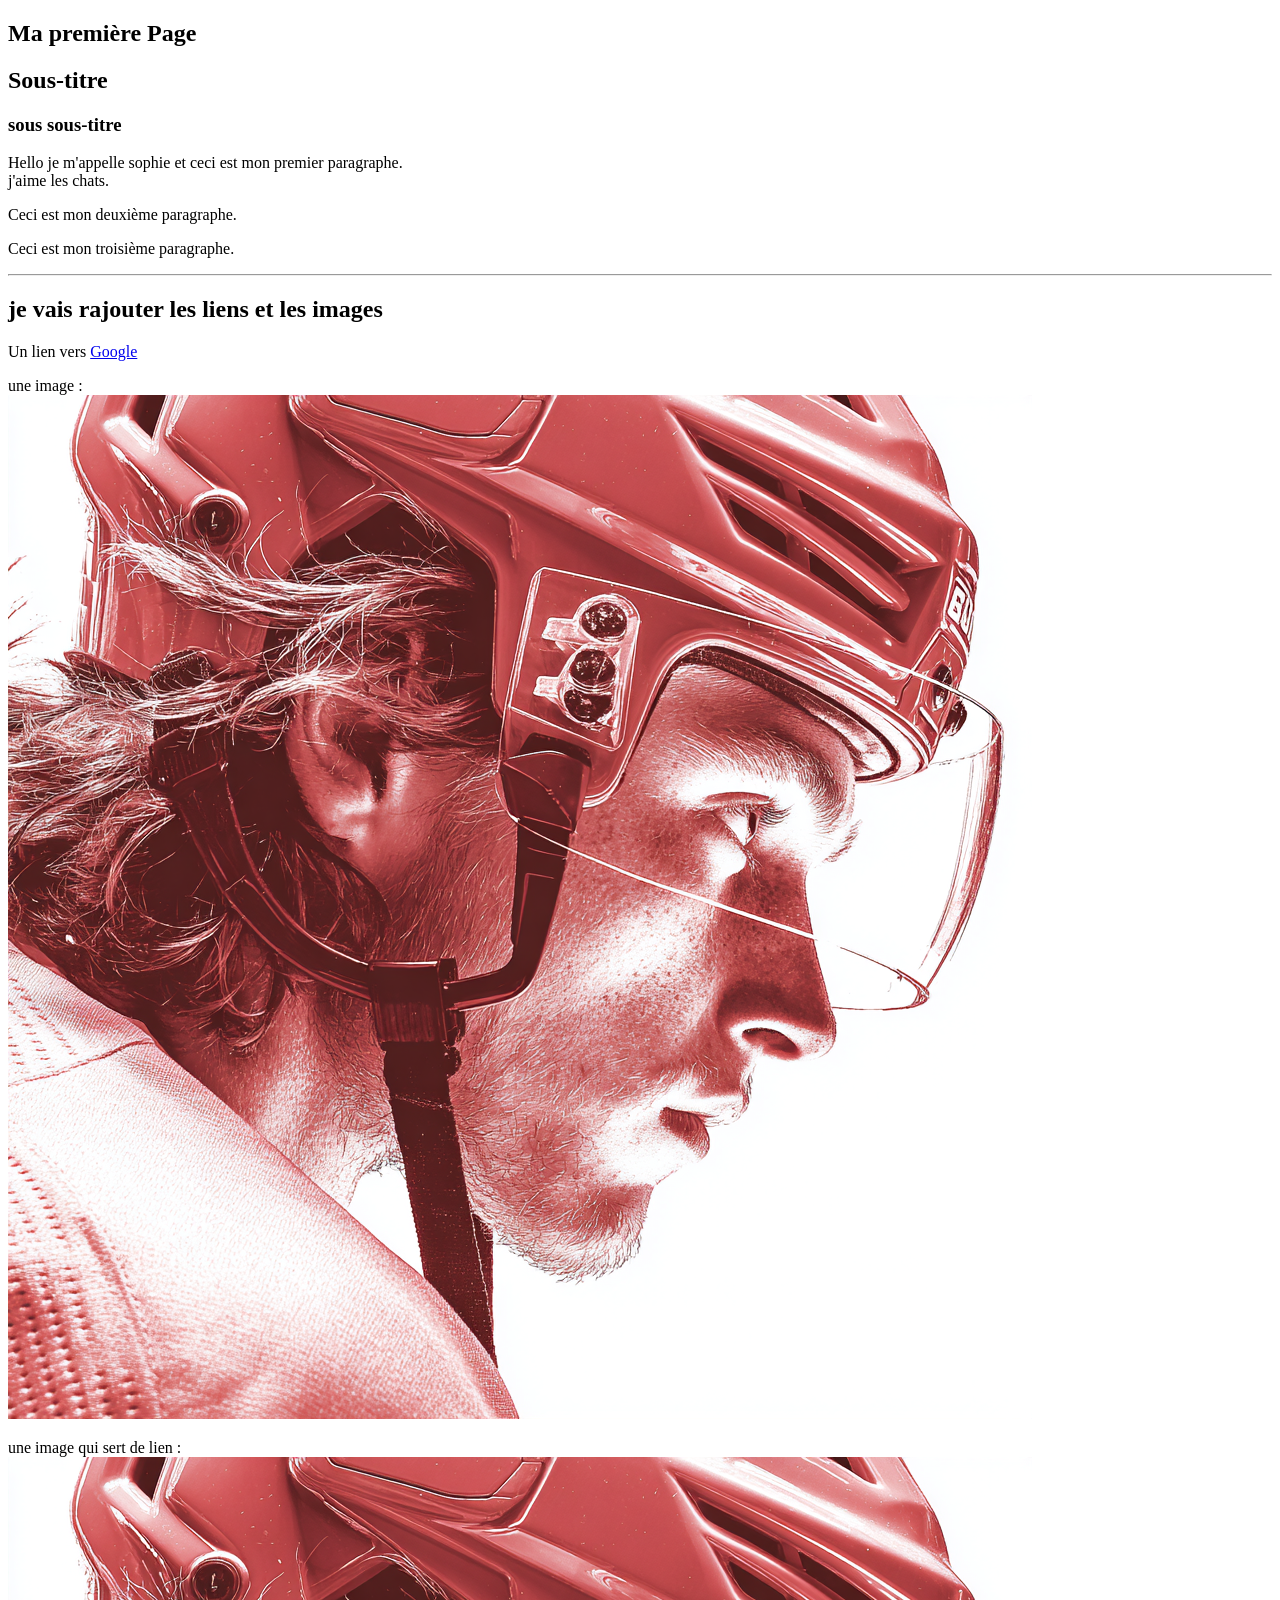
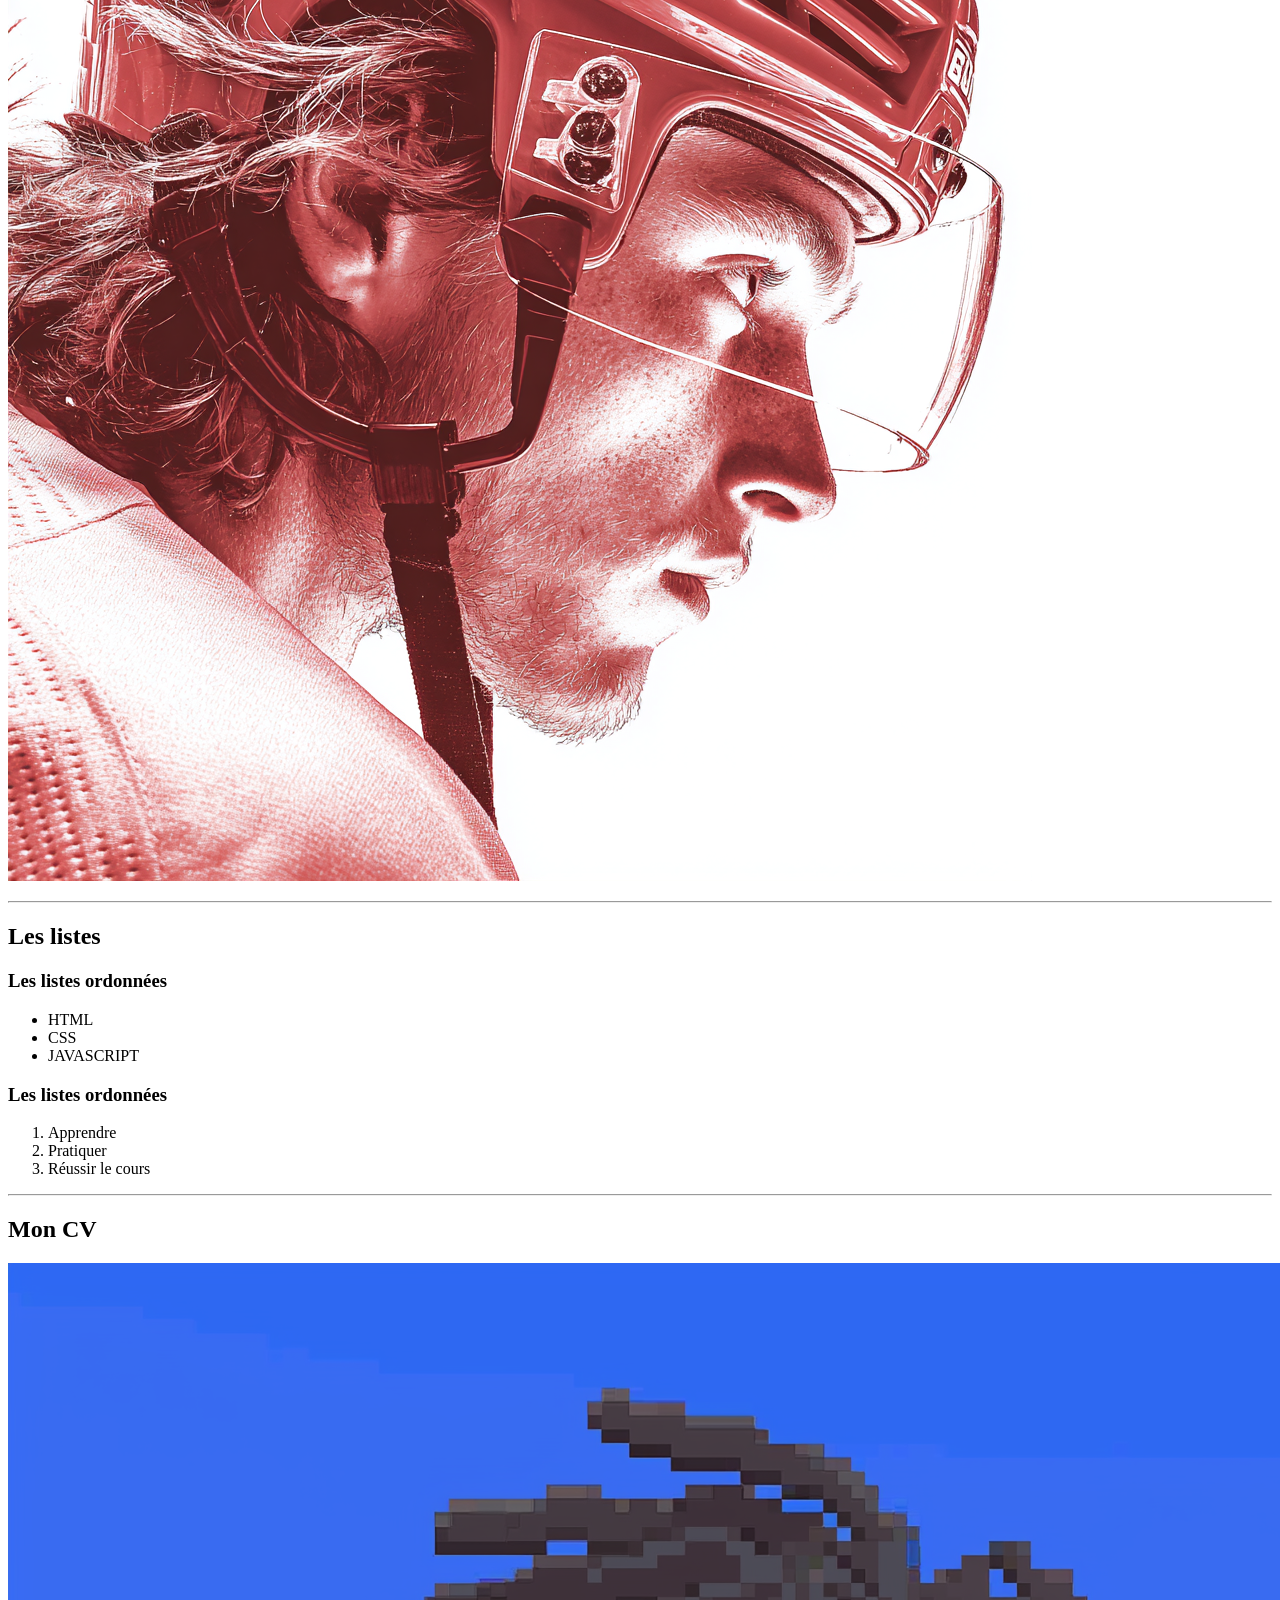
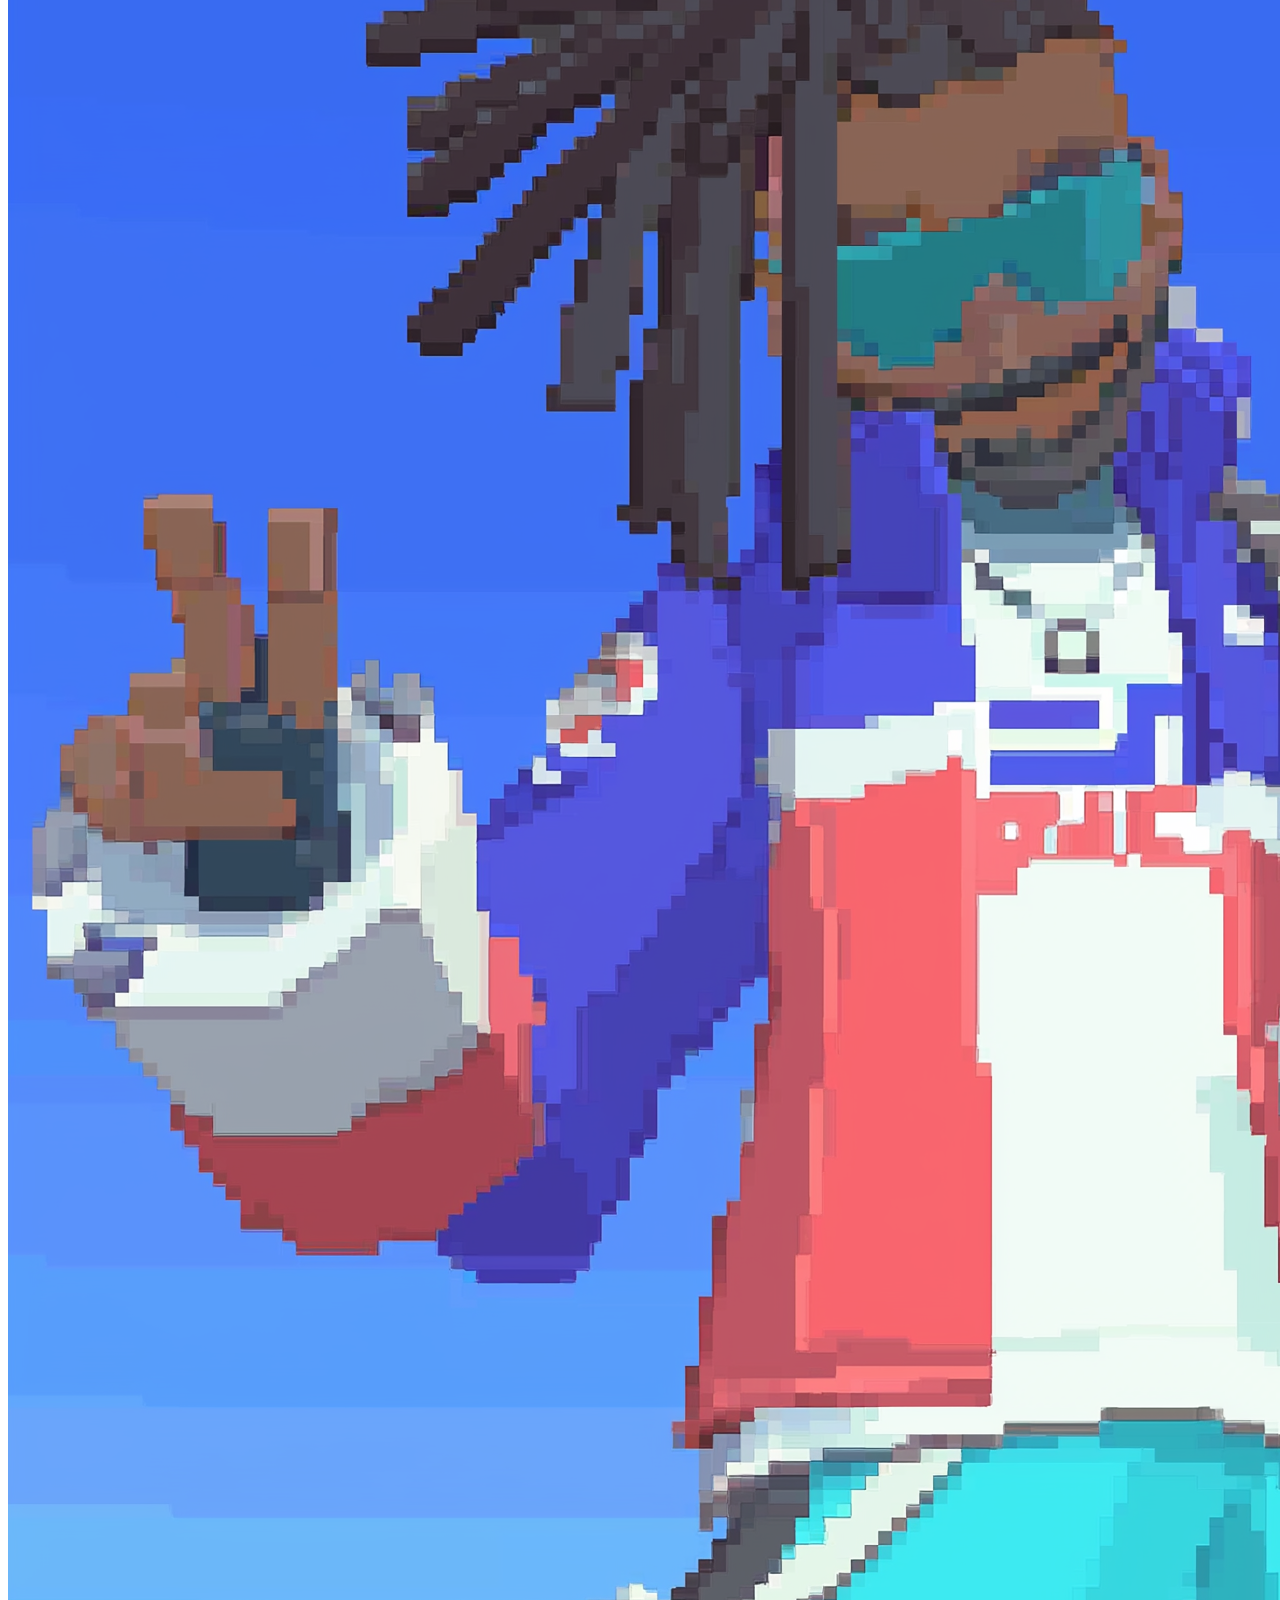
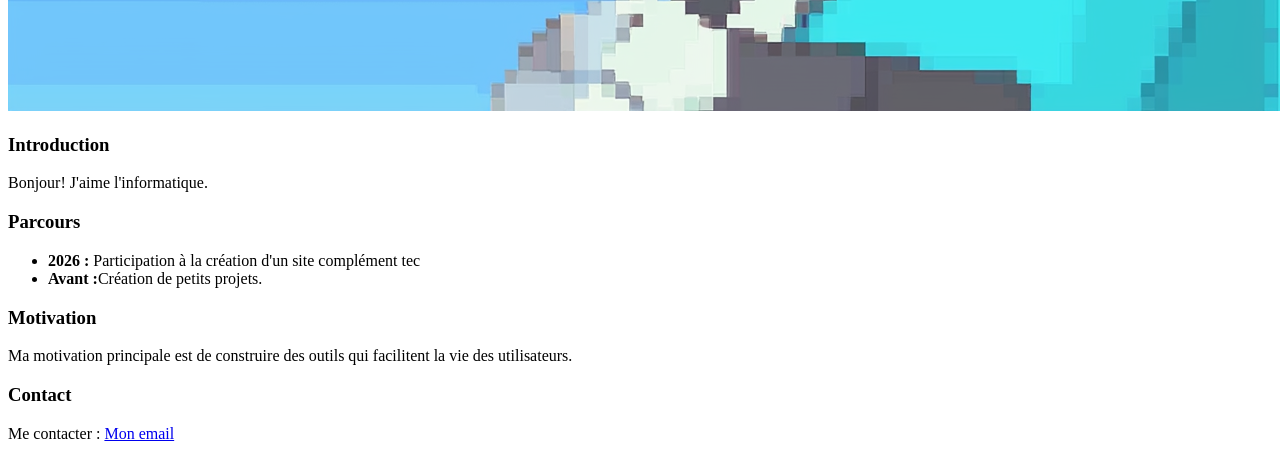
==== index.html @ 69ac12d4 "changer pour index" ====
<!DOCTYPE html>
<html lang="fr">
<head>
    <meta charset="UTF-8">
    <meta name="viewport" content="width=device-width, initial-scale=1.0">
    <title>ma première page</title>
</head>
<body>
    <section>
        <h1> Ma première Page</h1>
        <h2>Sous-titre</h2>
        <h3>sous sous-titre</h3>
         <p> Hello je m'appelle sophie et ceci est mon premier paragraphe.<br> j'aime les chats.</p>
         <p>Ceci est mon deuxième paragraphe.</p>
         <p>Ceci est mon troisième paragraphe.</p>
    </section>
    <hr>
   <section>
    <h2> je vais rajouter les liens et les images</h2>
    <p>Un lien vers <a href="https://busmalin.be/" target="_blank">Google</a> </p>
    <p>une image :<br>
        <img src="images/hockey.png" alt="hockey">
    </p>
    <p>une image qui sert de lien :<br>
        <a href="https://busmalin.be/">
            <img src="images/hockey.png" alt="Cliquez sur ce joueur pour aller sur google">
        </a>
    </p>
   </section>
   <hr>
   <section>
    <h2>Les listes</h2>
    <h3>Les listes ordonnées</h3>
    <ul>
        <li>HTML</li>
        <li>CSS</li>
        <li>JAVASCRIPT</li>
    </ul>

    <h3>Les listes ordonnées</h3>
    <ol>
        <li>Apprendre</li>
        <li>Pratiquer</li>
        <li>Réussir le cours</li>
    </ol>
   </section>
   <hr>

   <section>
    <h2>Mon CV</h2>
    <img src="images/npc.png" alt="Mon avatar">
    <h3>Introduction</h3>
    <p>Bonjour! J'aime l'informatique.</p>

    <h3>Parcours</h3>
    <ul>
        <li><strong>2026 : </strong> Participation à la création d'un site complément tec</li>
        <li><strong>Avant :</strong>Création de petits projets.</li>
    </ul>

    <h3>Motivation</h3>
    <p>Ma motivation principale est de construire des outils qui facilitent la vie des utilisateurs.</p>

    <h3>Contact</h3>
    <p>Me contacter : <a href="bekonorosy0@gmail.com">Mon email</a></p>
   
   </section>
</body>
</html>
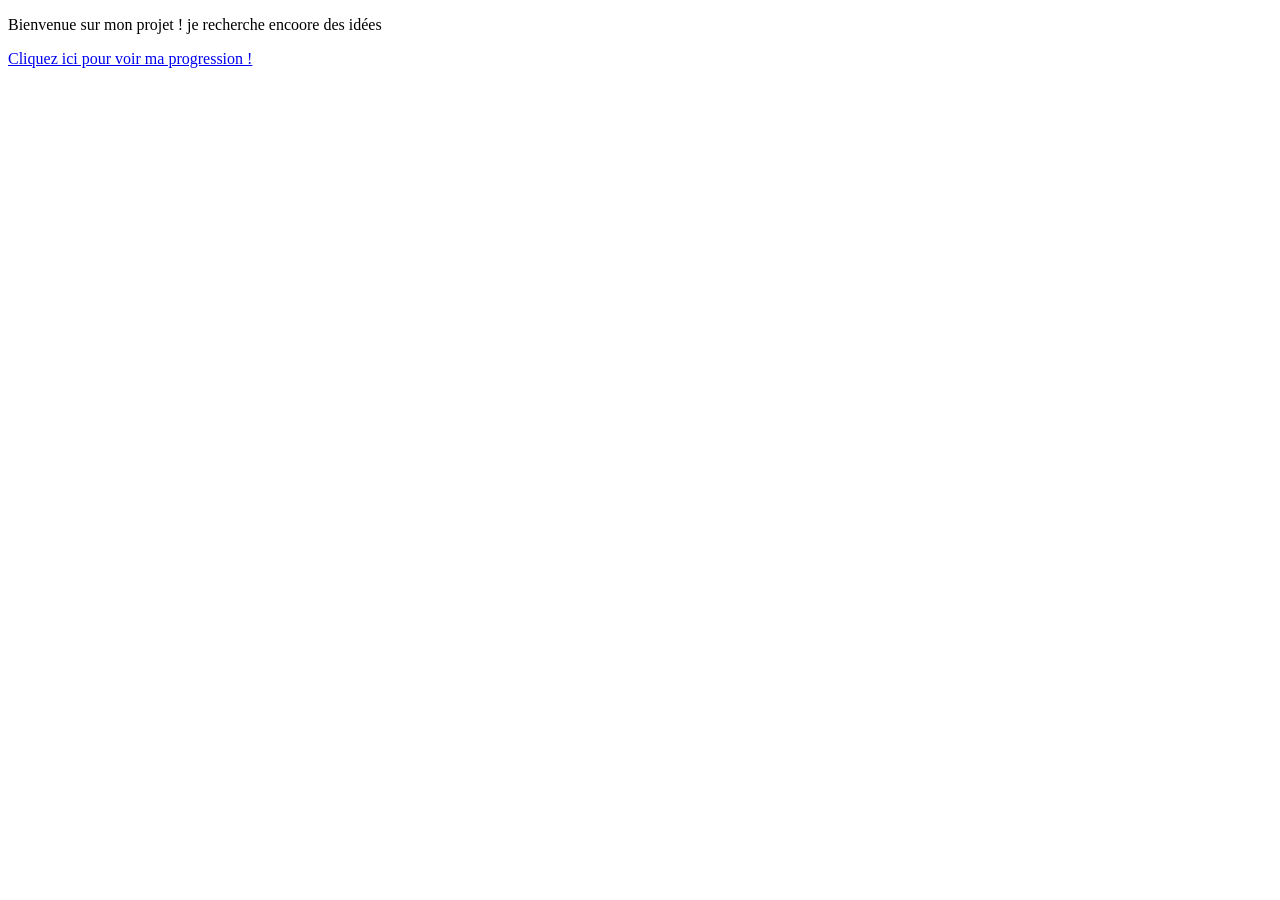
==== commit 0130eceb: "suite des exrecices" ====
--- a/index.html
+++ b/index.html
@@ -1,69 +1,12 @@
 <!DOCTYPE html>
-<html lang="fr">
+<html lang="en">
 <head>
     <meta charset="UTF-8">
     <meta name="viewport" content="width=device-width, initial-scale=1.0">
-    <title>ma première page</title>
+    <title>Projet</title>
 </head>
 <body>
-    <section>
-        <h1> Ma première Page</h1>
-        <h2>Sous-titre</h2>
-        <h3>sous sous-titre</h3>
-         <p> Hello je m'appelle sophie et ceci est mon premier paragraphe.<br> j'aime les chats.</p>
-         <p>Ceci est mon deuxième paragraphe.</p>
-         <p>Ceci est mon troisième paragraphe.</p>
-    </section>
-    <hr>
-   <section>
-    <h2> je vais rajouter les liens et les images</h2>
-    <p>Un lien vers <a href="https://busmalin.be/" target="_blank">Google</a> </p>
-    <p>une image :<br>
-        <img src="images/hockey.png" alt="hockey">
-    </p>
-    <p>une image qui sert de lien :<br>
-        <a href="https://busmalin.be/">
-            <img src="images/hockey.png" alt="Cliquez sur ce joueur pour aller sur google">
-        </a>
-    </p>
-   </section>
-   <hr>
-   <section>
-    <h2>Les listes</h2>
-    <h3>Les listes ordonnées</h3>
-    <ul>
-        <li>HTML</li>
-        <li>CSS</li>
-        <li>JAVASCRIPT</li>
-    </ul>
-
-    <h3>Les listes ordonnées</h3>
-    <ol>
-        <li>Apprendre</li>
-        <li>Pratiquer</li>
-        <li>Réussir le cours</li>
-    </ol>
-   </section>
-   <hr>
-
-   <section>
-    <h2>Mon CV</h2>
-    <img src="images/npc.png" alt="Mon avatar">
-    <h3>Introduction</h3>
-    <p>Bonjour! J'aime l'informatique.</p>
-
-    <h3>Parcours</h3>
-    <ul>
-        <li><strong>2026 : </strong> Participation à la création d'un site complément tec</li>
-        <li><strong>Avant :</strong>Création de petits projets.</li>
-    </ul>
-
-    <h3>Motivation</h3>
-    <p>Ma motivation principale est de construire des outils qui facilitent la vie des utilisateurs.</p>
-
-    <h3>Contact</h3>
-    <p>Me contacter : <a href="bekonorosy0@gmail.com">Mon email</a></p>
-   
-   </section>
+    <p>Bienvenue sur mon projet ! je recherche encoore des idées </p>
+    <a href="./exercices/base-html.html">Cliquez ici pour voir ma progression !</a>
 </body>
 </html>
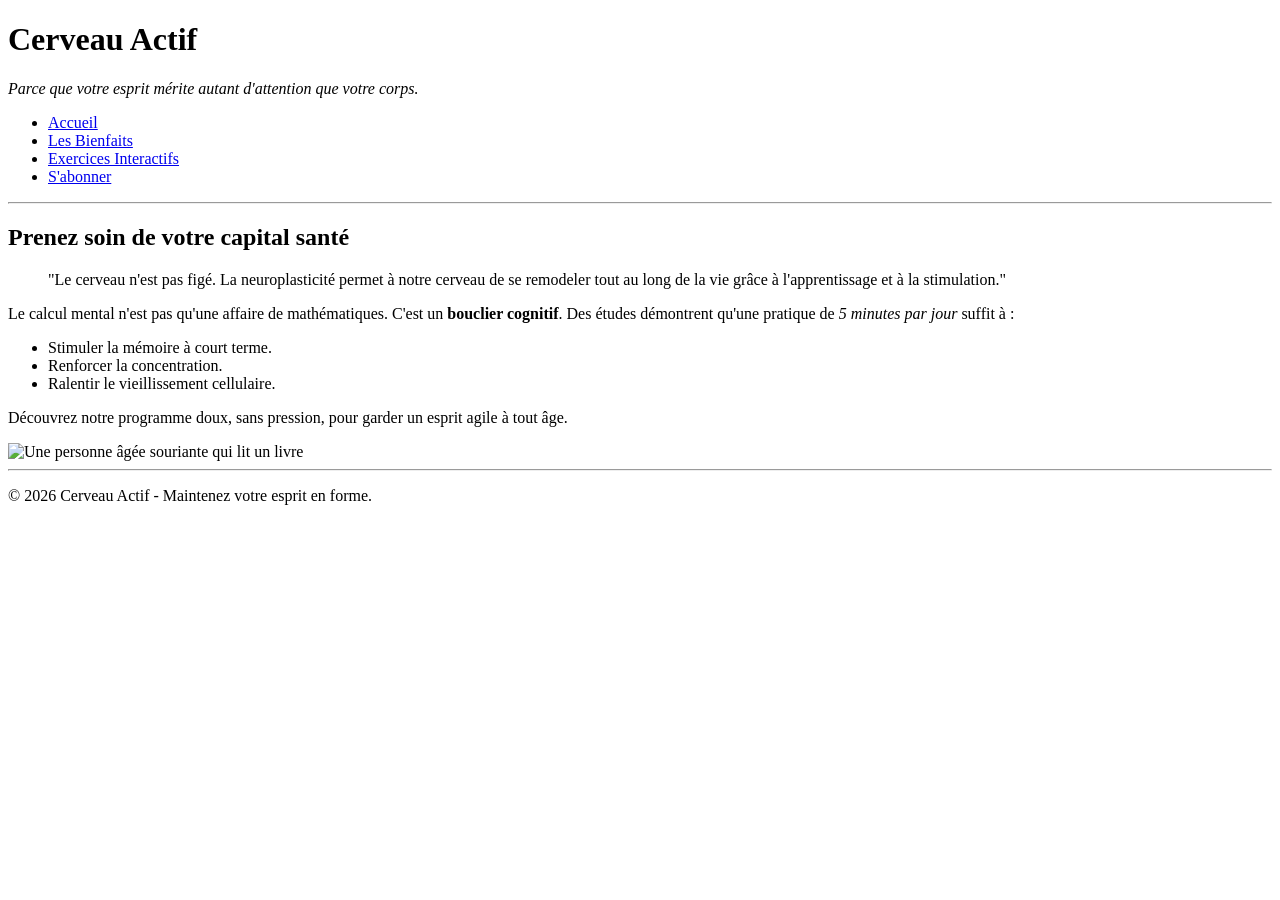
==== commit 1a164498: "début de projet html" ====
--- a/index.html
+++ b/index.html
@@ -1,12 +1,51 @@
 <!DOCTYPE html>
-<html lang="en">
+<html lang="fr">
 <head>
     <meta charset="UTF-8">
     <meta name="viewport" content="width=device-width, initial-scale=1.0">
-    <title>Projet</title>
+    <title>Cerveau Actif | Gymnastique Mentale</title>
+    <!-- <link rel="stylesheet" href="style.css"> -->
 </head>
 <body>
-    <p>Bienvenue sur mon projet ! je recherche encoore des idées </p>
-    <a href="./exercices/base-html.html">Cliquez ici pour voir ma progression !</a>
+    <header>
+        <h1>Cerveau Actif</h1>
+        <p><em>Parce que votre esprit mérite autant d'attention que votre corps.</em></p>
+        <nav>
+            <ul>
+                <li><a href="index.html">Accueil</a></li>
+                <li><a href="bienfaits.html">Les Bienfaits</a></li>
+                <li><a href="exercices.html">Exercices Interactifs</a></li>
+                <li><a href="contact.html">S'abonner</a></li>
+            </ul>
+        </nav>
+        <hr>
+    </header>
+
+    <main>
+        <section>
+            <h2>Prenez soin de votre capital santé</h2>
+            
+            <blockquote cite="https://fr.wikipedia.org/wiki/Neuroplasticit%C3%A9">
+                "Le cerveau n'est pas figé. La neuroplasticité permet à notre cerveau de se remodeler tout au long de la vie grâce à l'apprentissage et à la stimulation."
+            </blockquote>
+
+            <p>Le calcul mental n'est pas qu'une affaire de mathématiques. C'est un <strong>bouclier cognitif</strong>. Des études démontrent qu'une pratique de <em>5 minutes par jour</em> suffit à :</p>
+            <ul>
+                <li>Stimuler la mémoire à court terme.</li>
+                <li>Renforcer la concentration.</li>
+                <li>Ralentir le vieillissement cellulaire.</li>
+            </ul>
+
+            <p>Découvrez notre programme doux, sans pression, pour garder un esprit agile à tout âge.</p>
+            
+            <!-- on doit trouver une belle image pour illustrer ça -->
+            <img src="" alt="Une personne âgée souriante qui lit un livre" width="100%">
+        </section>
+    </main>
+
+    <hr>
+    <footer>
+        <p>&copy; 2026 Cerveau Actif - Maintenez votre esprit en forme.</p>
+    </footer>
 </body>
 </html>
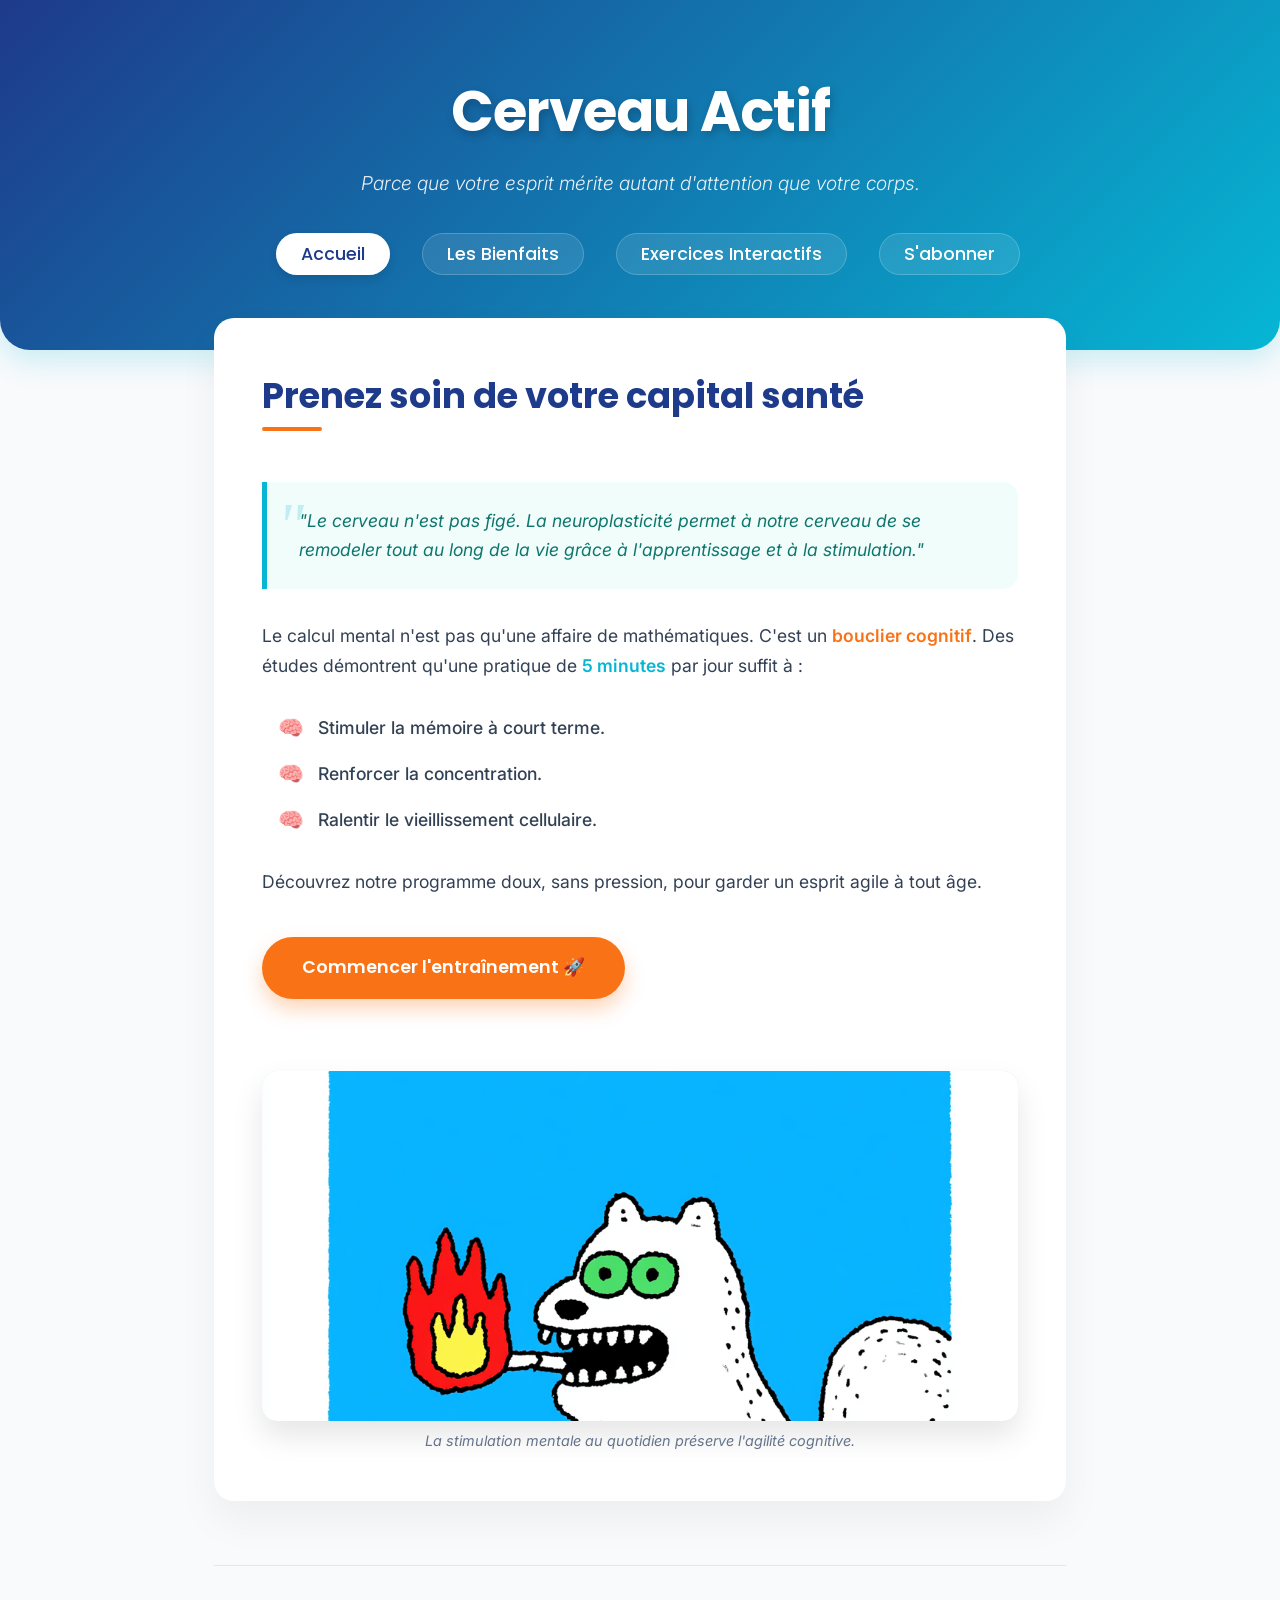
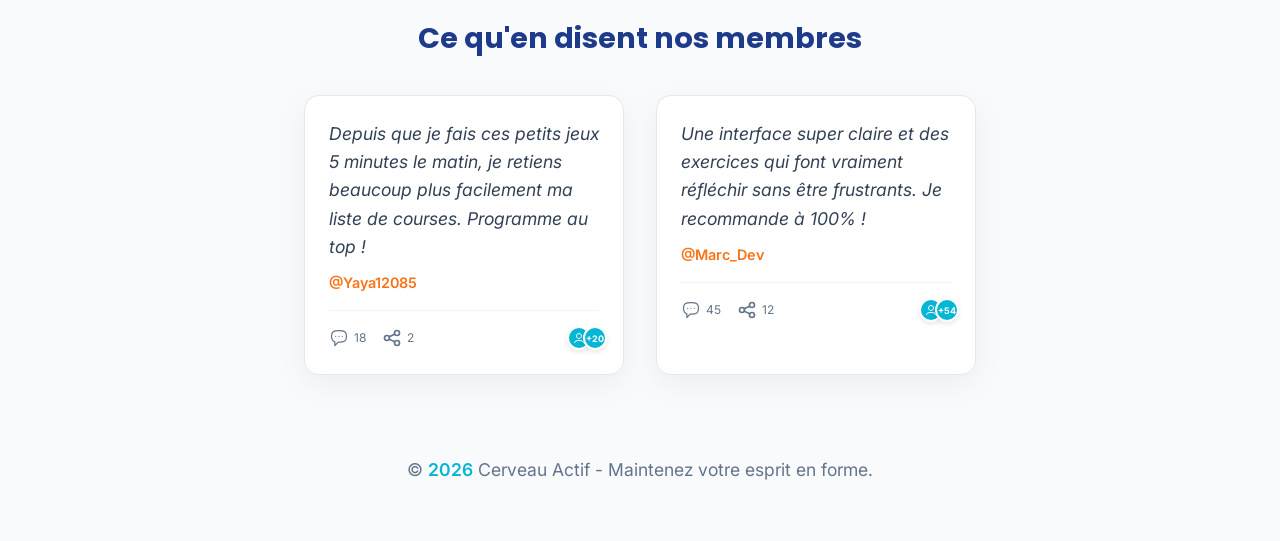
==== commit da255e71: "debut de css, encore bcp à travailler" ====
--- a/index.html
+++ b/index.html
@@ -3,33 +3,77 @@
 <head>
     <meta charset="UTF-8">
     <meta name="viewport" content="width=device-width, initial-scale=1.0">
-    <title>Cerveau Actif | Gymnastique Mentale</title>
-    <!-- <link rel="stylesheet" href="style.css"> -->
+    
+    <title>Cerveau Actif | Gymnastique Mentale et Santé Cognitive</title>
+    <meta name="description" content="Découvrez notre programme de gymnastique mentale. Entraînez votre mémoire et votre concentration avec nos exercices interactifs de calcul mental.">
+    <meta name="author" content="Ton Prénom Ton Nom">
+    
+    <meta property="og:title" content="Cerveau Actif | Gymnastique Mentale">
+    <meta property="og:type" content="website">
+    <meta property="og:description" content="5 minutes par jour pour stimuler votre cerveau et ralentir le vieillissement cellulaire.">
+    
+    <link rel="stylesheet" href="style/home.css">
 </head>
 <body>
+
+    <!-- =========================================
+         ÉCRAN DE CHARGEMENT (SPLASH SCREEN)
+         À placer ici, en tout premier dans le body !
+    ========================================= -->
+    <div id="splash-screen">
+        <div class="loader">
+            <div class="box box-1">
+                <div class="side-left"></div>
+                <div class="side-right"></div>
+                <div class="side-top"></div>
+            </div>
+            <div class="box box-2">
+                <div class="side-left"></div>
+                <div class="side-right"></div>
+                <div class="side-top"></div>
+            </div>
+            <div class="box box-3">
+                <div class="side-left"></div>
+                <div class="side-right"></div>
+                <div class="side-top"></div>
+            </div>
+            <div class="box box-4">
+                <div class="side-left"></div>
+                <div class="side-right"></div>
+                <div class="side-top"></div>
+            </div>
+        </div>
+        <p class="loader-text">Échauffement des neurones...</p>
+    </div>
+    <!-- FIN DE L'ÉCRAN DE CHARGEMENT -->
+
+    <!-- Lien d'évitement pour l'accessibilité -->
+    <a href="#contenu-principal" class="sr-only" style="position:absolute; left:-10000px; top:auto; width:1px; height:1px; overflow:hidden;">Aller au contenu principal</a>
+
     <header>
         <h1>Cerveau Actif</h1>
         <p><em>Parce que votre esprit mérite autant d'attention que votre corps.</em></p>
-        <nav>
+        
+        <nav aria-label="Navigation principale">
             <ul>
-                <li><a href="index.html">Accueil</a></li>
+                <li><a href="index.html" aria-current="page">Accueil</a></li>
                 <li><a href="bienfaits.html">Les Bienfaits</a></li>
                 <li><a href="exercices.html">Exercices Interactifs</a></li>
                 <li><a href="contact.html">S'abonner</a></li>
             </ul>
         </nav>
-        <hr>
     </header>
 
-    <main>
-        <section>
+    <main id="contenu-principal">
+        <article>
             <h2>Prenez soin de votre capital santé</h2>
             
             <blockquote cite="https://fr.wikipedia.org/wiki/Neuroplasticit%C3%A9">
-                "Le cerveau n'est pas figé. La neuroplasticité permet à notre cerveau de se remodeler tout au long de la vie grâce à l'apprentissage et à la stimulation."
+                <p>"Le cerveau n'est pas figé. La neuroplasticité permet à notre cerveau de se remodeler tout au long de la vie grâce à l'apprentissage et à la stimulation."</p>
             </blockquote>
 
-            <p>Le calcul mental n'est pas qu'une affaire de mathématiques. C'est un <strong>bouclier cognitif</strong>. Des études démontrent qu'une pratique de <em>5 minutes par jour</em> suffit à :</p>
+            <p>Le calcul mental n'est pas qu'une affaire de mathématiques. C'est un <strong>bouclier cognitif</strong>. Des études démontrent qu'une pratique de <time datetime="PT5M">5 minutes</time> par jour suffit à :</p>
+            
             <ul>
                 <li>Stimuler la mémoire à court terme.</li>
                 <li>Renforcer la concentration.</li>
@@ -38,14 +82,63 @@
 
             <p>Découvrez notre programme doux, sans pression, pour garder un esprit agile à tout âge.</p>
             
-            <!-- on doit trouver une belle image pour illustrer ça -->
-            <img src="" alt="Une personne âgée souriante qui lit un livre" width="100%">
+            <!-- Le Call to Action (CTA) -->
+            <a href="exercices.html" class="btn-cta">Commencer l'entraînement 🚀</a>
+            
+            <figure>
+                <img src="images/newim.png" alt="Une personne âgée souriante assise dans un fauteuil lisant un livre avec concentration" loading="lazy">
+                <figcaption style="text-align: center; font-size: 0.9rem; color: #64748b; margin-top: 0.5rem; font-style: italic;">La stimulation mentale au quotidien préserve l'agilité cognitive.</figcaption>
+            </figure>
+        </article>
+
+        <!-- ... fin de ton <article> précédent ... -->
+
+        <!-- NOUVELLE SECTION : AVIS DES MEMBRES -->
+        <section class="temoignages-section">
+            <h3 class="section-titre">Ce qu'en disent nos membres</h3>
+            
+            <div class="cards-container">
+                <!-- Carte Avis 1 -->
+                <div class="card">
+                    <div class="body">
+                        <p class="text">Depuis que je fais ces petits jeux 5 minutes le matin, je retiens beaucoup plus facilement ma liste de courses. Programme au top !</p>
+                        <span class="username">@Yaya12085</span>
+                        <div class="footer">
+                            <div>
+                                <div><svg xmlns="http://www.w3.org/2000/svg" fill="none" viewBox="0 0 24 24"><path stroke-linejoin="round" stroke-linecap="round" stroke-width="1.5" d="M16 10H16.01M12 10H12.01M8 10H8.01M3 10C3 4.64706 5.11765 3 12 3C18.8824 3 21 4.64706 21 10C21 15.3529 18.8824 17 12 17C11.6592 17 11.3301 16.996 11.0124 16.9876L7 21V16.4939C4.0328 15.6692 3 13.7383 3 10Z"></path></svg>18</div>
+                                <div><svg viewBox="0 0 24 24" fill="none" xmlns="http://www.w3.org/2000/svg"><path d="M21 6C21 7.65685 19.6569 9 18 9C16.3431 9 15 7.65685 15 6C15 4.34315 16.3431 3 18 3C19.6569 3 21 4.34315 21 6Z" stroke-width="2"></path><path d="M21 18C21 19.6569 19.6569 21 18 21C16.3431 21 15 19.6569 15 18C15 16.3431 16.3431 15 18 15C19.6569 15 21 16.3431 21 18Z" stroke-width="2"></path><path d="M9 12C9 13.6569 7.65685 15 6 15C4.34315 15 3 13.6569 3 12C3 10.3431 4.34315 9 6 9C7.65685 9 9 10.3431 9 12Z" stroke-width="2"></path><path d="M8.7207 10.6397L15.0001 7.5" stroke-width="2" stroke-linecap="round" stroke-linejoin="round"></path><path d="M8.70605 13.353L15 16.5" stroke-width="2" stroke-linecap="round" stroke-linejoin="round"></path></svg>2</div>
+                            </div>
+                            <div class="viewer">
+                                <span><svg xmlns="http://www.w3.org/2000/svg" fill="none" viewBox="0 0 24 24"><path stroke-width="2" stroke="#ffffff" d="M17 8C17 10.7614 14.7614 13 12 13C9.23858 13 7 10.7614 7 8C7 5.23858 9.23858 3 12 3C14.7614 3 17 5.23858 17 8Z"></path><path stroke-linecap="round" stroke-width="2" stroke="#ffffff" d="M3 21C3.95728 17.9237 6.41998 17 12 17C17.58 17 20.0427 17.9237 21 21"></path></svg></span>
+                                <span>+20</span>
+                            </div>
+                        </div>
+                    </div>
+                </div>
+
+                <!-- Carte Avis 2 (Exemple supplémentaire) -->
+                <div class="card">
+                    <div class="body">
+                        <p class="text">Une interface super claire et des exercices qui font vraiment réfléchir sans être frustrants. Je recommande à 100% !</p>
+                        <span class="username">@Marc_Dev</span>
+                        <div class="footer">
+                            <div>
+                                <div><svg xmlns="http://www.w3.org/2000/svg" fill="none" viewBox="0 0 24 24"><path stroke-linejoin="round" stroke-linecap="round" stroke-width="1.5" d="M16 10H16.01M12 10H12.01M8 10H8.01M3 10C3 4.64706 5.11765 3 12 3C18.8824 3 21 4.64706 21 10C21 15.3529 18.8824 17 12 17C11.6592 17 11.3301 16.996 11.0124 16.9876L7 21V16.4939C4.0328 15.6692 3 13.7383 3 10Z"></path></svg>45</div>
+                                <div><svg viewBox="0 0 24 24" fill="none" xmlns="http://www.w3.org/2000/svg"><path d="M21 6C21 7.65685 19.6569 9 18 9C16.3431 9 15 7.65685 15 6C15 4.34315 16.3431 3 18 3C19.6569 3 21 4.34315 21 6Z" stroke-width="2"></path><path d="M21 18C21 19.6569 19.6569 21 18 21C16.3431 21 15 19.6569 15 18C15 16.3431 16.3431 15 18 15C19.6569 15 21 16.3431 21 18Z" stroke-width="2"></path><path d="M9 12C9 13.6569 7.65685 15 6 15C4.34315 15 3 13.6569 3 12C3 10.3431 4.34315 9 6 9C7.65685 9 9 10.3431 9 12Z" stroke-width="2"></path><path d="M8.7207 10.6397L15.0001 7.5" stroke-width="2" stroke-linecap="round" stroke-linejoin="round"></path><path d="M8.70605 13.353L15 16.5" stroke-width="2" stroke-linecap="round" stroke-linejoin="round"></path></svg>12</div>
+                            </div>
+                            <div class="viewer">
+                                <span><svg xmlns="http://www.w3.org/2000/svg" fill="none" viewBox="0 0 24 24"><path stroke-width="2" stroke="#ffffff" d="M17 8C17 10.7614 14.7614 13 12 13C9.23858 13 7 10.7614 7 8C7 5.23858 9.23858 3 12 3C14.7614 3 17 5.23858 17 8Z"></path><path stroke-linecap="round" stroke-width="2" stroke="#ffffff" d="M3 21C3.95728 17.9237 6.41998 17 12 17C17.58 17 20.0427 17.9237 21 21"></path></svg></span>
+                                <span>+54</span>
+                            </div>
+                        </div>
+                    </div>
+                </div>
+            </div>
         </section>
     </main>
 
-    <hr>
     <footer>
-        <p>&copy; 2026 Cerveau Actif - Maintenez votre esprit en forme.</p>
+        <p>&copy; <time datetime="2026">2026</time> Cerveau Actif - Maintenez votre esprit en forme.</p>
     </footer>
 </body>
 </html>
--- a/style/home.css
+++ b/style/home.css
@@ -0,0 +1,551 @@
+/* =========================================
+   1. POLICES ET VARIABLES
+========================================= */
+@import url('https://fonts.googleapis.com/css2?family=Inter:wght@300;400;600&family=Poppins:wght@500;700&display=swap');
+
+:root {
+    --primary-gradient: linear-gradient(135deg, #1e3a8a, #06b6d4);
+    --text-main: #334155;
+    --text-light: #64748b;
+    --accent-color: #f97316; /* Orange dynamique */
+    --bg-color: #f8fafc;
+    --card-bg: #ffffff;
+}
+
+/* =========================================
+   2. RESET ET BASE
+========================================= */
+* {
+    margin: 0;
+    padding: 0;
+    box-sizing: border-box;
+}
+
+body {
+    font-family: 'Inter', sans-serif;
+    background-color: var(--bg-color);
+    color: var(--text-main);
+    line-height: 1.7;
+    overflow-x: hidden;
+}
+
+/* Cacher les balises <hr> et les liens d'évitement (accessibilité) */
+hr {
+    display: none;
+}
+
+/* La classe sr-only est utilisée dans ton HTML pro pour cacher le lien sans le rendre invisible aux lecteurs d'écran */
+.sr-only:not(:focus) {
+    clip: rect(0, 0, 0, 0);
+    clip-path: inset(50%);
+    height: 1px;
+    overflow: hidden;
+    position: absolute;
+    white-space: nowrap;
+    width: 1px;
+}
+
+/* =========================================
+   3. ANIMATIONS
+========================================= */
+@keyframes slideDown {
+    from { opacity: 0; transform: translateY(-30px); }
+    to { opacity: 1; transform: translateY(0); }
+}
+
+@keyframes slideUp {
+    from { opacity: 0; transform: translateY(40px); }
+    to { opacity: 1; transform: translateY(0); }
+}
+
+@keyframes float {
+    0% { transform: translateY(0px); }
+    50% { transform: translateY(-5px); }
+    100% { transform: translateY(0px); }
+}
+
+/* =========================================
+   4. EN-TÊTE (HEADER) ET NAVIGATION
+========================================= */
+header {
+    background: var(--primary-gradient);
+    color: white;
+    padding: 4rem 2rem 3rem;
+    text-align: center;
+    border-bottom-left-radius: 30px;
+    border-bottom-right-radius: 30px;
+    box-shadow: 0 10px 30px rgba(6, 182, 212, 0.2);
+    animation: slideDown 0.8s ease-out forwards;
+}
+
+header h1 {
+    font-family: 'Poppins', sans-serif;
+    font-size: 3.5rem;
+    letter-spacing: -1px;
+    margin-bottom: 0.5rem;
+    text-shadow: 2px 4px 10px rgba(0, 0, 0, 0.2);
+}
+
+header p {
+    font-size: 1.2rem;
+    opacity: 0.9;
+    margin-bottom: 2.5rem;
+    font-weight: 300;
+}
+
+nav ul {
+    list-style: none;
+    display: flex;
+    justify-content: center;
+    gap: 2rem;
+    flex-wrap: wrap;
+}
+
+nav a {
+    color: white;
+    text-decoration: none;
+    font-family: 'Poppins', sans-serif;
+    font-weight: 500;
+    font-size: 1.1rem;
+    padding: 0.5rem 1.5rem;
+    border-radius: 50px;
+    background: rgba(255, 255, 255, 0.1);
+    backdrop-filter: blur(5px);
+    transition: all 0.3s ease;
+    border: 1px solid rgba(255, 255, 255, 0.2);
+}
+
+nav a:hover {
+    background: white;
+    color: #1e3a8a;
+    transform: translateY(-3px);
+    box-shadow: 0 5px 15px rgba(0, 0, 0, 0.1);
+}
+
+/* Marquer le bouton d'accueil comme actif */
+nav a[aria-current="page"] {
+    background: white;
+    color: #1e3a8a;
+    box-shadow: 0 4px 10px rgba(0, 0, 0, 0.1);
+}
+
+/* =========================================
+   5. CONTENU PRINCIPAL (MAIN & ARTICLE)
+========================================= */
+main {
+    max-width: 900px;
+    margin: -2rem auto 3rem; /* Remonte légèrement sur le header */
+    padding: 0 1.5rem;
+    position: relative;
+    z-index: 10;
+    animation: slideUp 1s ease-out 0.3s forwards;
+    opacity: 0; /* Caché avant l'animation */
+}
+
+/* Remplacement de 'section' par 'article' ici */
+article {
+    background: var(--card-bg);
+    padding: 3rem;
+    border-radius: 20px;
+    box-shadow: 0 20px 40px rgba(0, 0, 0, 0.05);
+}
+
+h2 {
+    font-family: 'Poppins', sans-serif;
+    color: #1e3a8a;
+    font-size: 2.2rem;
+    margin-bottom: 1.5rem;
+    position: relative;
+    display: inline-block;
+}
+
+h2::after {
+    content: '';
+    position: absolute;
+    bottom: -5px;
+    left: 0;
+    width: 60px;
+    height: 4px;
+    background-color: var(--accent-color);
+    border-radius: 2px;
+}
+
+/* =========================================
+   6. TYPOGRAPHIE ET ELEMENTS DE TEXTE
+========================================= */
+p {
+    font-size: 1.1rem;
+    margin-bottom: 1.5rem;
+}
+
+strong {
+    color: var(--accent-color);
+    font-weight: 600;
+}
+
+time {
+    font-weight: 600;
+    color: #06b6d4;
+}
+
+blockquote {
+    background: #f0fdfa;
+    border-left: 5px solid #06b6d4;
+    padding: 1.5rem 2rem;
+    margin: 2rem 0;
+    border-radius: 0 15px 15px 0;
+    font-size: 1.2rem;
+    font-style: italic;
+    color: #0f766e;
+    position: relative;
+}
+
+/* Retire la marge en bas du paragraphe dans la citation pour un alignement propre */
+blockquote p {
+    margin-bottom: 0;
+}
+
+blockquote::before {
+    content: '"';
+    position: absolute;
+    top: -10px;
+    left: 10px;
+    font-size: 4rem;
+    font-family: Georgia, serif;
+    color: rgba(6, 182, 212, 0.2);
+}
+
+/* =========================================
+   7. LISTES (EFFET CERVEAU)
+========================================= */
+ul {
+    list-style: none;
+    margin: 2rem 0;
+    padding-left: 1rem;
+}
+
+/* Remplacement de 'section' par 'article' ici aussi */
+article ul li {
+    font-size: 1.1rem;
+    margin-bottom: 1rem;
+    padding-left: 2.5rem;
+    position: relative;
+    font-weight: 500;
+}
+
+article ul li::before {
+    content: '🧠';
+    position: absolute;
+    left: 0;
+    top: 50%;
+    transform: translateY(-50%);
+    font-size: 1.3rem;
+    animation: float 3s ease-in-out infinite;
+}
+
+article ul li:nth-child(2)::before { animation-delay: 0.5s; }
+article ul li:nth-child(3)::before { animation-delay: 1s; }
+
+
+/* =========================================
+   10. BOUTON CALL TO ACTION (CTA)
+========================================= */
+.btn-cta {
+    display: inline-block;
+    background: var(--accent-color); /* On utilise l'orange pour qu'il ressorte bien */
+    color: white;
+    font-family: 'Poppins', sans-serif;
+    font-weight: 600;
+    font-size: 1.1rem;
+    text-decoration: none;
+    padding: 1rem 2.5rem;
+    border-radius: 50px;
+    margin: 1rem 0 2.5rem 0; /* Espace autour du bouton */
+    box-shadow: 0 10px 20px rgba(249, 115, 22, 0.3);
+    transition: all 0.3s cubic-bezier(0.165, 0.84, 0.44, 1);
+}
+
+.btn-cta:hover {
+    transform: translateY(-4px);
+    background: #ea580c; /* Orange un peu plus foncé au survol */
+    box-shadow: 0 15px 30px rgba(249, 115, 22, 0.4);
+    color: white; /* Sécurité pour garder le texte blanc */
+}
+
+.btn-cta:active {
+    transform: translateY(1px);
+    box-shadow: 0 5px 10px rgba(249, 115, 22, 0.3);
+}
+
+/* =========================================
+   8. IMAGE ET FIGURE
+========================================= */
+figure {
+    margin: 2rem 0 0 0; /* Supprime les marges par défaut gênantes de la balise figure */
+}
+
+img {
+    border-radius: 15px;
+    box-shadow: 0 15px 30px rgba(0, 0, 0, 0.1);
+    transition: transform 0.4s ease, box-shadow 0.4s ease;
+    width: 100%;
+    height: 350px; /* On fixe une hauteur raisonnable */
+    object-fit: cover; /* LA MAGIE : recadre l'image sans la déformer */
+    object-position: center 20%; /* Optionnel: permet de centrer un peu plus vers le haut de l'image (les visages) */
+    background: linear-gradient(135deg, #e2e8f0, #cbd5e1);
+    display: block;
+}
+
+img:hover {
+    transform: scale(1.02);
+    box-shadow: 0 20px 40px rgba(0, 0, 0, 0.15);
+}
+
+/* =========================================
+   11. ÉCRAN DE CHARGEMENT (SPLASH SCREEN)
+========================================= */
+#splash-screen {
+    position: fixed;
+    inset: 0; /* Prend tout l'écran */
+    background-color: var(--bg-color);
+    z-index: 9999; /* Toujours au-dessus du reste */
+    display: flex;
+    flex-direction: column;
+    justify-content: center;
+    align-items: center;
+    gap: 3rem;
+    /* L'animation qui fait disparaître l'écran après 2.5s */
+    animation: fadeOutSplashScreen 0.5s ease-in forwards 2.5s;
+    pointer-events: none; /* Empêche de bloquer les clics une fois caché */
+}
+
+.loader-text {
+    font-family: 'Poppins', sans-serif;
+    color: #1e3a8a;
+    font-weight: 600;
+    font-size: 1.2rem;
+    animation: pulseText 1.5s infinite;
+}
+
+@keyframes fadeOutSplashScreen {
+    to { 
+        opacity: 0; 
+        visibility: hidden; 
+    }
+}
+
+@keyframes pulseText {
+    0%, 100% { opacity: 0.5; }
+    50% { opacity: 1; }
+}
+
+/* --- Le code de l'animation Uiverse adapté à tes couleurs --- */
+.loader {
+    scale: 3;
+    height: 50px;
+    width: 40px;
+}
+
+.box {
+    position: relative;
+    opacity: 0;
+    left: 10px;
+}
+
+.side-left {
+    position: absolute;
+    background-color: #1e3a8a; /* Ton bleu profond */
+    width: 19px;
+    height: 5px;
+    transform: skew(0deg, -25deg);
+    top: 14px;
+    left: 10px;
+}
+
+.side-right {
+    position: absolute;
+    background-color: #0284c7; /* Bleu intermédiaire */
+    width: 19px;
+    height: 5px;
+    transform: skew(0deg, 25deg);
+    top: 14px;
+    left: -9px;
+}
+
+.side-top {
+    position: absolute;
+    background-color: #06b6d4; /* Ton Cyan */
+    width: 20px;
+    height: 20px;
+    rotate: 45deg;
+    transform: skew(-20deg, -20deg);
+}
+
+.box-1 { animation: from-left 4s infinite; }
+.box-2 { animation: from-right 4s infinite; animation-delay: 1s; }
+.box-3 { animation: from-left 4s infinite; animation-delay: 2s; }
+.box-4 { animation: from-right 4s infinite; animation-delay: 3s; }
+
+@keyframes from-left {
+    0% { z-index: 20; opacity: 0; translate: -20px -6px; }
+    20% { z-index: 10; opacity: 1; translate: 0px 0px; }
+    40% { z-index: 9; translate: 0px 4px; }
+    60% { z-index: 8; translate: 0px 8px; }
+    80% { z-index: 7; opacity: 1; translate: 0px 12px; }
+    100% { z-index: 5; translate: 0px 30px; opacity: 0; }
+}
+
+@keyframes from-right {
+    0% { z-index: 20; opacity: 0; translate: 20px -6px; }
+    20% { z-index: 10; opacity: 1; translate: 0px 0px; }
+    40% { z-index: 9; translate: 0px 4px; }
+    60% { z-index: 8; translate: 0px 8px; }
+    80% { z-index: 7; opacity: 1; translate: 0px 12px; }
+    100% { z-index: 5; translate: 0px 30px; opacity: 0; }
+}
+
+
+/* =========================================
+   12. SECTION AVIS (Uiverse Adapté)
+========================================= */
+.temoignages-section {
+    margin-top: 4rem;
+    padding-top: 3rem;
+    border-top: 1px solid #e2e8f0;
+}
+
+.section-titre {
+    font-family: 'Poppins', sans-serif;
+    color: #1e3a8a;
+    font-size: 1.8rem;
+    text-align: center;
+    margin-bottom: 2rem;
+}
+
+/* Flexbox pour aligner les cartes côte à côte sur grand écran */
+.cards-container {
+    display: flex;
+    flex-wrap: wrap;
+    gap: 2rem;
+    justify-content: center;
+}
+
+/* Le code Uiverse retravaillé avec tes couleurs */
+.card {
+    position: relative;
+    background-color: var(--card-bg); /* Blanc au lieu du gris foncé */
+    padding: 1.5em;
+    z-index: 5;
+    box-shadow: 0 10px 30px rgba(0, 0, 0, 0.05); /* Ombre plus douce */
+    border: 1px solid #e2e8f0;
+    border-radius: 15px;
+    max-width: 320px;
+    transition: 300ms ease-in-out;
+}
+
+.card:hover {
+    transform: translateY(-5px);
+    box-shadow: 0 15px 35px rgba(0, 0, 0, 0.1);
+    border-color: #06b6d4;
+}
+
+.username {
+    color: var(--accent-color); /* Ton orange dynamique */
+    font-size: 0.9em;
+    font-weight: 600;
+    margin-top: 10px;
+    display: block;
+}
+
+.body {
+    display: flex;
+    flex-direction: column;
+}
+
+.body .text {
+    margin: 0;
+    white-space: pre-line;
+    color: var(--text-main); /* Gris foncé lisible */
+    font-weight: 400;
+    line-height: 1.6;
+    font-style: italic;
+}
+
+.footer {
+    position: relative;
+    width: 100%;
+    color: var(--text-light);
+    font-size: 12px;
+    display: flex;
+    align-items: center;
+    justify-content: space-between;
+    border: none;
+    margin-top: 15px;
+    padding-top: 15px;
+    border-top: 1px solid #f1f5f9;
+}
+
+.footer > div {
+    display: flex;
+}
+
+.footer div div {
+    margin-right: 1rem;
+    height: 20px;
+    display: flex;
+    align-items: center;
+    cursor: pointer;
+    transition: color 0.2s ease;
+}
+
+.footer div div:hover {
+    color: #06b6d4; /* Devient cyan au survol */
+}
+
+.footer div div:hover svg {
+    stroke: #06b6d4;
+}
+
+.footer svg {
+    margin-right: 5px;
+    height: 100%;
+    stroke: var(--text-light);
+    transition: stroke 0.2s ease;
+}
+
+.viewer {
+    display: flex;
+}
+
+.viewer span {
+    height: 24px;
+    width: 24px;
+    background-color: #06b6d4; /* Ton Cyan */
+    margin-right: -8px; /* Effet de chevauchement */
+    border-radius: 50%;
+    border: 2px solid #fff;
+    display: flex;
+    align-items: center;
+    justify-content: center;
+    font-weight: bold;
+    font-size: 9px;
+    color: #fff;
+    box-shadow: 0 2px 5px rgba(0,0,0,0.1);
+}
+
+.viewer span svg {
+    stroke: #fff;
+    height: 12px;
+    margin: 0;
+}
+
+/* =========================================
+   9. PIED DE PAGE (FOOTER)
+========================================= */
+footer {
+    text-align: center;
+    padding: 2rem;
+    color: var(--text-light);
+    font-size: 0.95rem;
+    margin-top: 2rem;
+}
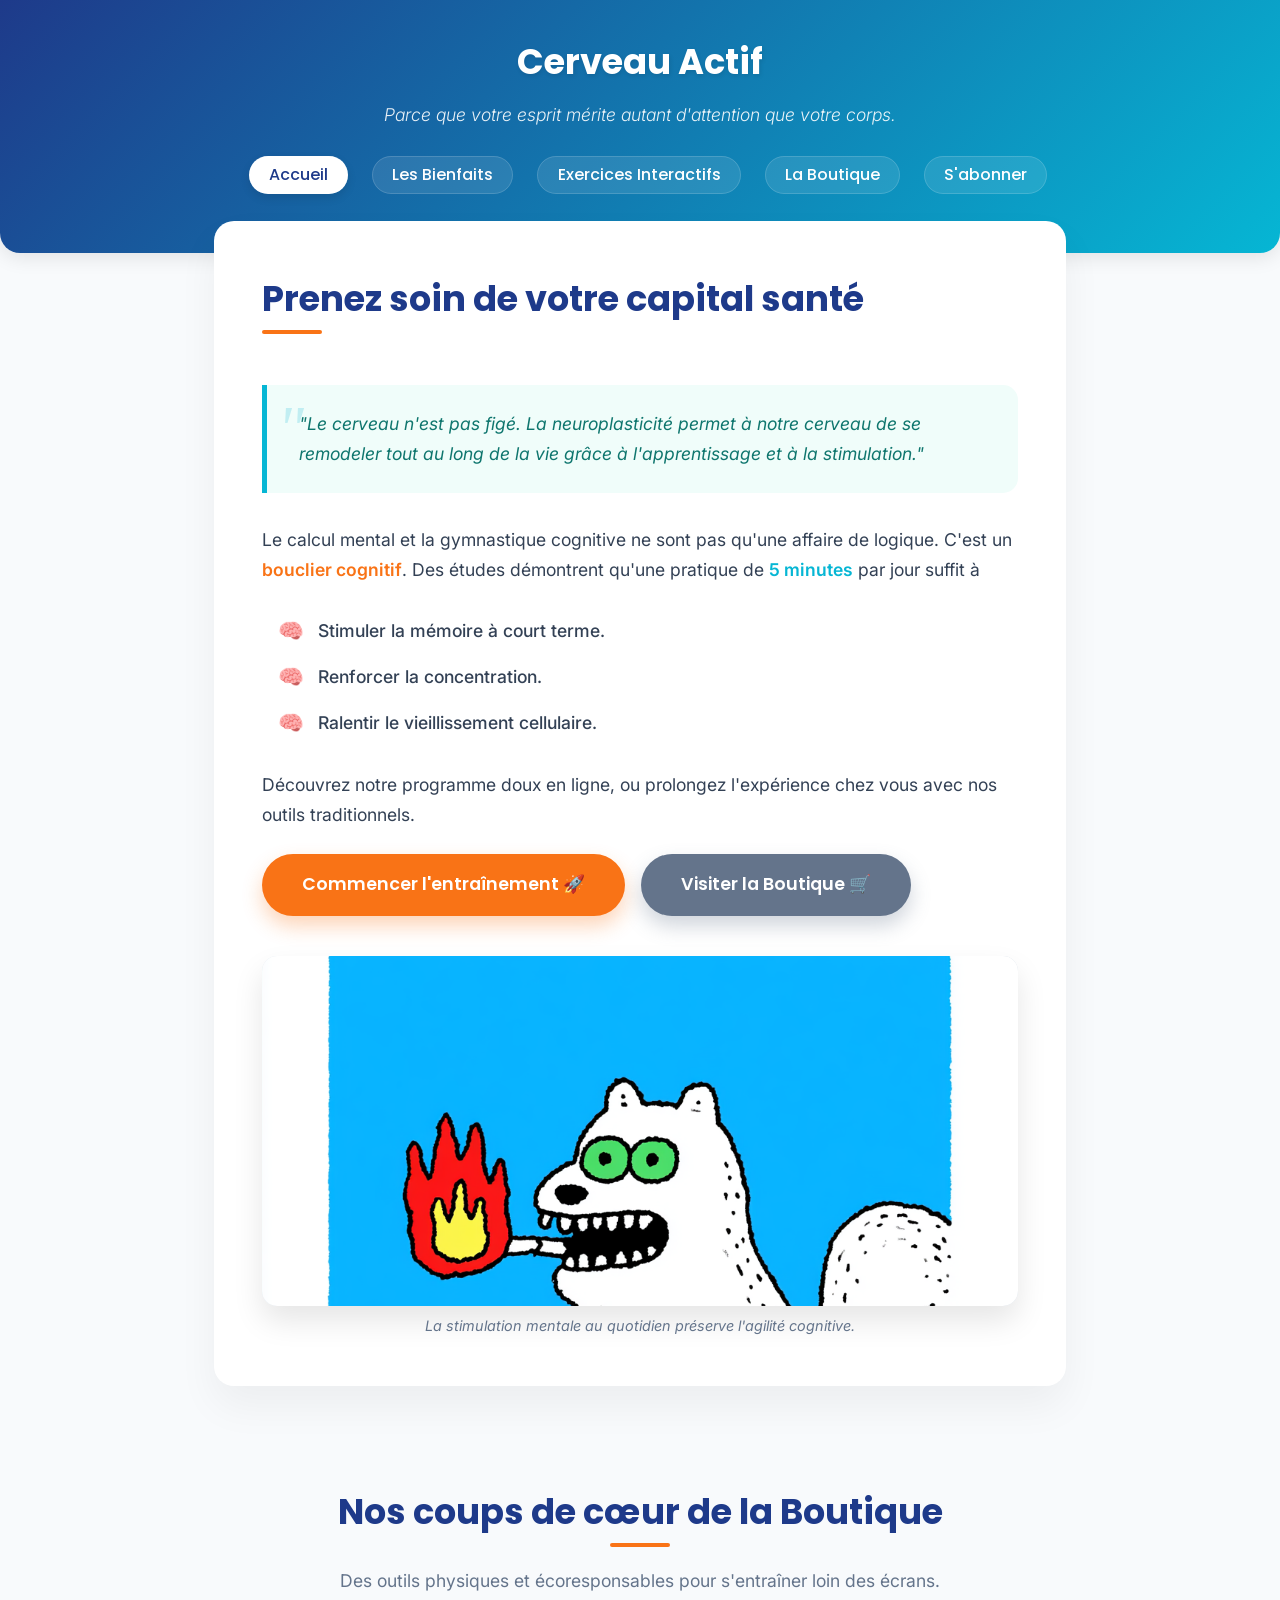
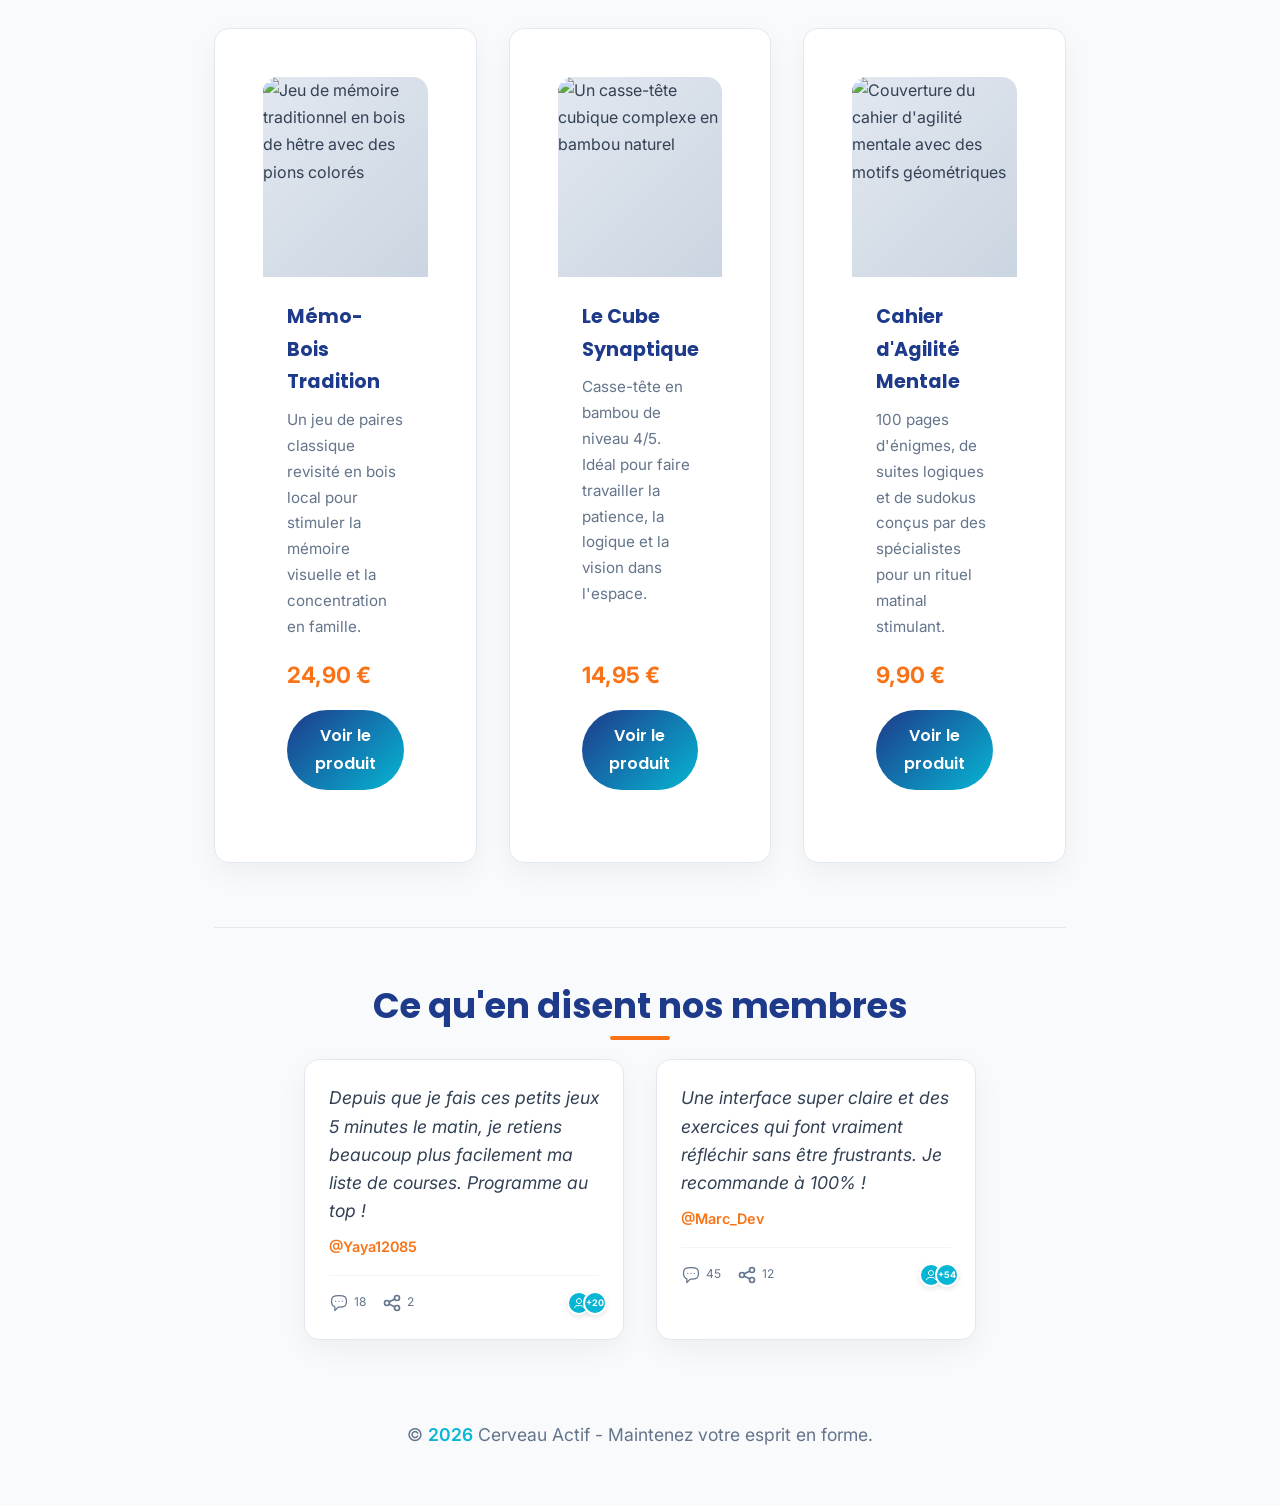
==== commit 8aa56c29: "amélioration du site" ====
--- a/index.html
+++ b/index.html
@@ -5,21 +5,17 @@
     <meta name="viewport" content="width=device-width, initial-scale=1.0">
     
     <title>Cerveau Actif | Gymnastique Mentale et Santé Cognitive</title>
-    <meta name="description" content="Découvrez notre programme de gymnastique mentale. Entraînez votre mémoire et votre concentration avec nos exercices interactifs de calcul mental.">
+    <meta name="description" content="Découvrez notre programme de gymnastique mentale et notre boutique de jeux cognitifs. Entraînez votre mémoire avec nos exercices et nos produits écoresponsables.">
     <meta name="author" content="Ton Prénom Ton Nom">
     
-    <meta property="og:title" content="Cerveau Actif | Gymnastique Mentale">
+    <meta property="og:title" content="Cerveau Actif | Gymnastique Mentale & Boutique">
     <meta property="og:type" content="website">
-    <meta property="og:description" content="5 minutes par jour pour stimuler votre cerveau et ralentir le vieillissement cellulaire.">
+    <meta property="og:description" content="Stimulez votre cerveau au quotidien avec nos exercices en ligne et nos jeux de mémoire en bois.">
     
     <link rel="stylesheet" href="style/home.css">
 </head>
 <body>
 
-    <!-- =========================================
-         ÉCRAN DE CHARGEMENT (SPLASH SCREEN)
-         À placer ici, en tout premier dans le body !
-    ========================================= -->
     <div id="splash-screen">
         <div class="loader">
             <div class="box box-1">
@@ -45,9 +41,6 @@
         </div>
         <p class="loader-text">Échauffement des neurones...</p>
     </div>
-    <!-- FIN DE L'ÉCRAN DE CHARGEMENT -->
-
-    <!-- Lien d'évitement pour l'accessibilité -->
     <a href="#contenu-principal" class="sr-only" style="position:absolute; left:-10000px; top:auto; width:1px; height:1px; overflow:hidden;">Aller au contenu principal</a>
 
     <header>
@@ -59,12 +52,14 @@
                 <li><a href="index.html" aria-current="page">Accueil</a></li>
                 <li><a href="bienfaits.html">Les Bienfaits</a></li>
                 <li><a href="exercices.html">Exercices Interactifs</a></li>
+                <li><a href="boutique.html">La Boutique</a></li>
                 <li><a href="contact.html">S'abonner</a></li>
             </ul>
         </nav>
     </header>
 
     <main id="contenu-principal">
+        
         <article>
             <h2>Prenez soin de votre capital santé</h2>
             
@@ -72,7 +67,7 @@
                 <p>"Le cerveau n'est pas figé. La neuroplasticité permet à notre cerveau de se remodeler tout au long de la vie grâce à l'apprentissage et à la stimulation."</p>
             </blockquote>
 
-            <p>Le calcul mental n'est pas qu'une affaire de mathématiques. C'est un <strong>bouclier cognitif</strong>. Des études démontrent qu'une pratique de <time datetime="PT5M">5 minutes</time> par jour suffit à :</p>
+            <p>Le calcul mental et la gymnastique cognitive ne sont pas qu'une affaire de logique. C'est un <strong>bouclier cognitif</strong>. Des études démontrent qu'une pratique de <time datetime="PT5M">5 minutes</time> par jour suffit à</p>
             
             <ul>
                 <li>Stimuler la mémoire à court terme.</li>
@@ -80,10 +75,12 @@
                 <li>Ralentir le vieillissement cellulaire.</li>
             </ul>
 
-            <p>Découvrez notre programme doux, sans pression, pour garder un esprit agile à tout âge.</p>
+            <p>Découvrez notre programme doux en ligne, ou prolongez l'expérience chez vous avec nos outils traditionnels.</p>
             
-            <!-- Le Call to Action (CTA) -->
-            <a href="exercices.html" class="btn-cta">Commencer l'entraînement 🚀</a>
+            <div class="cta-group" ">
+                <a href="exercices.html" class="btn-cta">Commencer l'entraînement 🚀</a>
+                <a href="boutique.html" class="btn-cta btn-secondary" style="background-color: #64748b;">Visiter la Boutique 🛒</a>
+            </div>
             
             <figure>
                 <img src="images/newim.png" alt="Une personne âgée souriante assise dans un fauteuil lisant un livre avec concentration" loading="lazy">
@@ -91,14 +88,55 @@
             </figure>
         </article>
 
-        <!-- ... fin de ton <article> précédent ... -->
+        <section class="boutique-preview-section">
+            <h3 class="section-titre">Nos coups de cœur de la Boutique</h3>
+            <p style="text-align: center; color: #64748b; margin-bottom: 2rem;">Des outils physiques et écoresponsables pour s'entraîner loin des écrans.</p>
+            
+            <div class="products-container">
+                
+                <article class="product-card">
+                    <div class="product-image">
+                        <img src="images/jeu-bois.png" alt="Jeu de mémoire traditionnel en bois de hêtre avec des pions colorés" loading="lazy">
+                    </div>
+                    <div class="product-body">
+                        <h4>Mémo-Bois Tradition</h4>
+                        <p>Un jeu de paires classique revisité en bois local pour stimuler la mémoire visuelle et la concentration en famille.</p>
+                        <span class="product-price">24,90 €</span>
+                        <a href="boutique.html" class="btn-product">Voir le produit</a>
+                    </div>
+                </article>
 
-        <!-- NOUVELLE SECTION : AVIS DES MEMBRES -->
+                <article class="product-card">
+                    <div class="product-image">
+                        <img src="images/casse-tete.png" alt="Un casse-tête cubique complexe en bambou naturel" loading="lazy">
+                    </div>
+                    <div class="product-body">
+                        <h4>Le Cube Synaptique</h4>
+                        <p>Casse-tête en bambou de niveau 4/5. Idéal pour faire travailler la patience, la logique et la vision dans l'espace.</p>
+                        <span class="product-price">14,95 €</span>
+                        <a href="boutique.html" class="btn-product">Voir le produit</a>
+                    </div>
+                </article>
+
+                <article class="product-card">
+                    <div class="product-image">
+                        <img src="images/cahier-exercices.png" alt="Couverture du cahier d'agilité mentale avec des motifs géométriques" loading="lazy">
+                    </div>
+                    <div class="product-body">
+                        <h4>Cahier d'Agilité Mentale</h4>
+                        <p>100 pages d'énigmes, de suites logiques et de sudokus conçus par des spécialistes pour un rituel matinal stimulant.</p>
+                        <span class="product-price">9,90 €</span>
+                        <a href="boutique.html" class="btn-product">Voir le produit</a>
+                    </div>
+                </article>
+
+            </div>
+        </section>
+
         <section class="temoignages-section">
             <h3 class="section-titre">Ce qu'en disent nos membres</h3>
             
             <div class="cards-container">
-                <!-- Carte Avis 1 -->
                 <div class="card">
                     <div class="body">
                         <p class="text">Depuis que je fais ces petits jeux 5 minutes le matin, je retiens beaucoup plus facilement ma liste de courses. Programme au top !</p>
@@ -116,7 +154,6 @@
                     </div>
                 </div>
 
-                <!-- Carte Avis 2 (Exemple supplémentaire) -->
                 <div class="card">
                     <div class="body">
                         <p class="text">Une interface super claire et des exercices qui font vraiment réfléchir sans être frustrants. Je recommande à 100% !</p>
--- a/style/home.css
+++ b/style/home.css
@@ -34,7 +34,6 @@
     display: none;
 }
 
-/* La classe sr-only est utilisée dans ton HTML pro pour cacher le lien sans le rendre invisible aux lecteurs d'écran */
 .sr-only:not(:focus) {
     clip: rect(0, 0, 0, 0);
     clip-path: inset(50%);
@@ -70,26 +69,26 @@
 header {
     background: var(--primary-gradient);
     color: white;
-    padding: 4rem 2rem 3rem;
+    padding: 2rem; /* Plus fin */
     text-align: center;
-    border-bottom-left-radius: 30px;
-    border-bottom-right-radius: 30px;
-    box-shadow: 0 10px 30px rgba(6, 182, 212, 0.2);
-    animation: slideDown 0.8s ease-out forwards;
+    border-bottom-left-radius: 20px;
+    border-bottom-right-radius: 20px;
+    box-shadow: 0 4px 20px rgba(0, 0, 0, 0.1); /* Ombre plus douce */
+    /* On garde l'animation d'apparition spéciale pour la page d'accueil ! */
+    animation: slideDown 0.8s ease-out forwards; 
 }
 
 header h1 {
     font-family: 'Poppins', sans-serif;
-    font-size: 3.5rem;
-    letter-spacing: -1px;
+    font-size: 2.2rem; /* Titre plus élégant */
     margin-bottom: 0.5rem;
-    text-shadow: 2px 4px 10px rgba(0, 0, 0, 0.2);
+    text-shadow: 1px 2px 4px rgba(0, 0, 0, 0.1);
 }
 
 header p {
-    font-size: 1.2rem;
+    font-size: 1.1rem;
     opacity: 0.9;
-    margin-bottom: 2.5rem;
+    margin-bottom: 2rem;
     font-weight: 300;
 }
 
@@ -97,7 +96,7 @@
     list-style: none;
     display: flex;
     justify-content: center;
-    gap: 2rem;
+    gap: 1.5rem;
     flex-wrap: wrap;
 }
 
@@ -106,23 +105,21 @@
     text-decoration: none;
     font-family: 'Poppins', sans-serif;
     font-weight: 500;
-    font-size: 1.1rem;
-    padding: 0.5rem 1.5rem;
+    font-size: 1rem;
+    padding: 0.4rem 1.2rem;
     border-radius: 50px;
     background: rgba(255, 255, 255, 0.1);
     backdrop-filter: blur(5px);
     transition: all 0.3s ease;
-    border: 1px solid rgba(255, 255, 255, 0.2);
+    border: 1px solid rgba(255, 255, 255, 0.15);
 }
 
 nav a:hover {
     background: white;
     color: #1e3a8a;
-    transform: translateY(-3px);
-    box-shadow: 0 5px 15px rgba(0, 0, 0, 0.1);
-}
-
-/* Marquer le bouton d'accueil comme actif */
+    transform: translateY(-2px);
+}
+
 nav a[aria-current="page"] {
     background: white;
     color: #1e3a8a;
@@ -134,15 +131,14 @@
 ========================================= */
 main {
     max-width: 900px;
-    margin: -2rem auto 3rem; /* Remonte légèrement sur le header */
+    margin: -2rem auto 3rem;
     padding: 0 1.5rem;
     position: relative;
     z-index: 10;
     animation: slideUp 1s ease-out 0.3s forwards;
-    opacity: 0; /* Caché avant l'animation */
-}
-
-/* Remplacement de 'section' par 'article' ici */
+    opacity: 0;
+}
+
 article {
     background: var(--card-bg);
     padding: 3rem;
@@ -150,7 +146,7 @@
     box-shadow: 0 20px 40px rgba(0, 0, 0, 0.05);
 }
 
-h2 {
+h2, .section-titre {
     font-family: 'Poppins', sans-serif;
     color: #1e3a8a;
     font-size: 2.2rem;
@@ -159,7 +155,7 @@
     display: inline-block;
 }
 
-h2::after {
+h2::after, .section-titre::after {
     content: '';
     position: absolute;
     bottom: -5px;
@@ -168,6 +164,16 @@
     height: 4px;
     background-color: var(--accent-color);
     border-radius: 2px;
+}
+
+.section-titre {
+    display: block;
+    text-align: center;
+}
+
+.section-titre::after {
+    left: 50%;
+    transform: translateX(-50%);
 }
 
 /* =========================================
@@ -200,7 +206,6 @@
     position: relative;
 }
 
-/* Retire la marge en bas du paragraphe dans la citation pour un alignement propre */
 blockquote p {
     margin-bottom: 0;
 }
@@ -224,7 +229,6 @@
     padding-left: 1rem;
 }
 
-/* Remplacement de 'section' par 'article' ici aussi */
 article ul li {
     font-size: 1.1rem;
     margin-bottom: 1rem;
@@ -246,13 +250,42 @@
 article ul li:nth-child(2)::before { animation-delay: 0.5s; }
 article ul li:nth-child(3)::before { animation-delay: 1s; }
 
-
-/* =========================================
-   10. BOUTON CALL TO ACTION (CTA)
-========================================= */
+/* =========================================
+   8. IMAGE ET FIGURE (Générales)
+========================================= */
+figure {
+    margin: 2rem 0 0 0;
+}
+
+img {
+    border-radius: 15px;
+    box-shadow: 0 15px 30px rgba(0, 0, 0, 0.1);
+    transition: transform 0.4s ease, box-shadow 0.4s ease;
+    width: 100%;
+    height: 350px;
+    object-fit: cover;
+    object-position: center 20%;
+    background: linear-gradient(135deg, #e2e8f0, #cbd5e1);
+    display: block;
+}
+
+img:hover {
+    transform: scale(1.02);
+    box-shadow: 0 20px 40px rgba(0, 0, 0, 0.15);
+}
+/* =========================================
+   BOUTONS (CTA) - À mettre dans les deux CSS
+========================================= */
+.cta-group {
+    display: flex;
+    gap: 1rem;
+    margin: 1.5rem 0 2.5rem 0;
+    flex-wrap: wrap;
+}
+
 .btn-cta {
     display: inline-block;
-    background: var(--accent-color); /* On utilise l'orange pour qu'il ressorte bien */
+    background: var(--accent-color);
     color: white;
     font-family: 'Poppins', sans-serif;
     font-weight: 600;
@@ -260,63 +293,196 @@
     text-decoration: none;
     padding: 1rem 2.5rem;
     border-radius: 50px;
-    margin: 1rem 0 2.5rem 0; /* Espace autour du bouton */
     box-shadow: 0 10px 20px rgba(249, 115, 22, 0.3);
     transition: all 0.3s cubic-bezier(0.165, 0.84, 0.44, 1);
+    text-align: center;
 }
 
 .btn-cta:hover {
     transform: translateY(-4px);
-    background: #ea580c; /* Orange un peu plus foncé au survol */
+    background: #ea580c;
     box-shadow: 0 15px 30px rgba(249, 115, 22, 0.4);
-    color: white; /* Sécurité pour garder le texte blanc */
-}
-
-.btn-cta:active {
-    transform: translateY(1px);
-    box-shadow: 0 5px 10px rgba(249, 115, 22, 0.3);
-}
-
-/* =========================================
-   8. IMAGE ET FIGURE
-========================================= */
-figure {
-    margin: 2rem 0 0 0; /* Supprime les marges par défaut gênantes de la balise figure */
-}
-
-img {
+    color: white;
+}
+
+.btn-secondary {
+    background: #64748b;
+    box-shadow: 0 10px 20px rgba(100, 116, 139, 0.3);
+}
+
+.btn-secondary:hover {
+    background: #475569;
+    box-shadow: 0 15px 30px rgba(100, 116, 139, 0.4);
+}
+/* =========================================
+   10. BOUTIQUE (Aperçu)
+========================================= */
+.boutique-preview-section {
+    margin-top: 4rem;
+    padding-top: 2rem;
+}
+
+.products-container {
+    display: grid;
+    /* CSS Grid Magique : 3 colonnes sur PC, 1 sur mobile automatiquement ! */
+    grid-template-columns: repeat(auto-fit, minmax(250px, 1fr));
+    gap: 2rem;
+    margin-top: 2rem;
+}
+
+.product-card {
+    background: var(--card-bg);
     border-radius: 15px;
-    box-shadow: 0 15px 30px rgba(0, 0, 0, 0.1);
-    transition: transform 0.4s ease, box-shadow 0.4s ease;
-    width: 100%;
-    height: 350px; /* On fixe une hauteur raisonnable */
-    object-fit: cover; /* LA MAGIE : recadre l'image sans la déformer */
-    object-position: center 20%; /* Optionnel: permet de centrer un peu plus vers le haut de l'image (les visages) */
-    background: linear-gradient(135deg, #e2e8f0, #cbd5e1);
+    box-shadow: 0 10px 30px rgba(0, 0, 0, 0.05);
+    overflow: hidden;
+    display: flex;
+    flex-direction: column;
+    border: 1px solid #e2e8f0;
+    transition: transform 0.3s ease, box-shadow 0.3s ease;
+}
+
+.product-card:hover {
+    transform: translateY(-8px);
+    box-shadow: 0 15px 35px rgba(0, 0, 0, 0.1);
+    border-color: #06b6d4;
+}
+
+.product-image img {
+    height: 200px; /* Plus petit que l'image principale */
+    border-radius: 15px 15px 0 0; /* Coins arrondis seulement en haut */
+    box-shadow: none;
+}
+
+.product-image img:hover {
+    transform: scale(1); /* Annule l'effet de zoom global sur les cartes produit */
+}
+
+.product-body {
+    padding: 1.5rem;
+    display: flex;
+    flex-direction: column;
+    flex-grow: 1; /* Permet d'étirer la carte si les textes n'ont pas la même taille */
+}
+
+.product-body h4 {
+    font-family: 'Poppins', sans-serif;
+    color: #1e3a8a;
+    font-size: 1.2rem;
+    margin-bottom: 0.5rem;
+}
+
+.product-body p {
+    font-size: 0.95rem;
+    color: var(--text-light);
+    margin-bottom: 1rem;
+}
+
+.product-price {
+    font-weight: 700;
+    color: var(--accent-color);
+    font-size: 1.4rem;
+    margin-top: auto; /* Pousse le prix et le bouton vers le bas */
+    margin-bottom: 1rem;
+}
+
+.btn-product {
+    background: var(--primary-gradient);
+    color: white;
+    text-align: center;
+    padding: 0.8rem;
+    border-radius: 50px;
+    text-decoration: none;
+    font-weight: 600;
+    font-family: 'Poppins', sans-serif;
+    transition: opacity 0.3s ease;
+}
+
+.btn-product:hover {
+    opacity: 0.9;
+    color: white;
+}
+
+/* =========================================
+   11. SECTION AVIS (Témoignages)
+========================================= */
+.temoignages-section {
+    margin-top: 4rem;
+    padding-top: 3rem;
+    border-top: 1px solid #e2e8f0;
+}
+
+.cards-container {
+    display: flex;
+    flex-wrap: wrap;
+    gap: 2rem;
+    justify-content: center;
+}
+
+.card {
+    position: relative;
+    background-color: var(--card-bg);
+    padding: 1.5em;
+    z-index: 5;
+    box-shadow: 0 10px 30px rgba(0, 0, 0, 0.05);
+    border: 1px solid #e2e8f0;
+    border-radius: 15px;
+    max-width: 320px;
+    transition: 300ms ease-in-out;
+}
+
+.card:hover {
+    transform: translateY(-5px);
+    box-shadow: 0 15px 35px rgba(0, 0, 0, 0.1);
+    border-color: #06b6d4;
+}
+
+.username {
+    color: var(--accent-color);
+    font-size: 0.9em;
+    font-weight: 600;
+    margin-top: 10px;
     display: block;
 }
 
-img:hover {
-    transform: scale(1.02);
-    box-shadow: 0 20px 40px rgba(0, 0, 0, 0.15);
-}
-
-/* =========================================
-   11. ÉCRAN DE CHARGEMENT (SPLASH SCREEN)
+.body { display: flex; flex-direction: column; }
+.body .text { margin: 0; white-space: pre-line; color: var(--text-main); font-weight: 400; line-height: 1.6; font-style: italic; }
+
+.footer { position: relative; width: 100%; color: var(--text-light); font-size: 12px; display: flex; align-items: center; justify-content: space-between; margin-top: 15px; padding-top: 15px; border-top: 1px solid #f1f5f9; }
+.footer > div { display: flex; }
+.footer div div { margin-right: 1rem; height: 20px; display: flex; align-items: center; cursor: pointer; transition: color 0.2s ease; }
+.footer div div:hover { color: #06b6d4; }
+.footer div div:hover svg { stroke: #06b6d4; }
+.footer svg { margin-right: 5px; height: 100%; stroke: var(--text-light); transition: stroke 0.2s ease; }
+.viewer { display: flex; }
+.viewer span { height: 24px; width: 24px; background-color: #06b6d4; margin-right: -8px; border-radius: 50%; border: 2px solid #fff; display: flex; align-items: center; justify-content: center; font-weight: bold; font-size: 9px; color: #fff; box-shadow: 0 2px 5px rgba(0,0,0,0.1); }
+.viewer span svg { stroke: #fff; height: 12px; margin: 0; }
+
+/* =========================================
+   12. PIED DE PAGE (FOOTER)
+========================================= */
+footer {
+    text-align: center;
+    padding: 2rem;
+    color: var(--text-light);
+    font-size: 0.95rem;
+    margin-top: 2rem;
+}
+
+/* =========================================
+   13. ÉCRAN DE CHARGEMENT (SPLASH SCREEN)
 ========================================= */
 #splash-screen {
     position: fixed;
-    inset: 0; /* Prend tout l'écran */
+    inset: 0;
     background-color: var(--bg-color);
-    z-index: 9999; /* Toujours au-dessus du reste */
+    z-index: 9999;
     display: flex;
     flex-direction: column;
     justify-content: center;
     align-items: center;
     gap: 3rem;
-    /* L'animation qui fait disparaître l'écran après 2.5s */
     animation: fadeOutSplashScreen 0.5s ease-in forwards 2.5s;
-    pointer-events: none; /* Empêche de bloquer les clics une fois caché */
+    pointer-events: none;
 }
 
 .loader-text {
@@ -328,10 +494,7 @@
 }
 
 @keyframes fadeOutSplashScreen {
-    to { 
-        opacity: 0; 
-        visibility: hidden; 
-    }
+    to { opacity: 0; visibility: hidden; }
 }
 
 @keyframes pulseText {
@@ -339,47 +502,11 @@
     50% { opacity: 1; }
 }
 
-/* --- Le code de l'animation Uiverse adapté à tes couleurs --- */
-.loader {
-    scale: 3;
-    height: 50px;
-    width: 40px;
-}
-
-.box {
-    position: relative;
-    opacity: 0;
-    left: 10px;
-}
-
-.side-left {
-    position: absolute;
-    background-color: #1e3a8a; /* Ton bleu profond */
-    width: 19px;
-    height: 5px;
-    transform: skew(0deg, -25deg);
-    top: 14px;
-    left: 10px;
-}
-
-.side-right {
-    position: absolute;
-    background-color: #0284c7; /* Bleu intermédiaire */
-    width: 19px;
-    height: 5px;
-    transform: skew(0deg, 25deg);
-    top: 14px;
-    left: -9px;
-}
-
-.side-top {
-    position: absolute;
-    background-color: #06b6d4; /* Ton Cyan */
-    width: 20px;
-    height: 20px;
-    rotate: 45deg;
-    transform: skew(-20deg, -20deg);
-}
+.loader { scale: 3; height: 50px; width: 40px; }
+.box { position: relative; opacity: 0; left: 10px; }
+.side-left { position: absolute; background-color: #1e3a8a; width: 19px; height: 5px; transform: skew(0deg, -25deg); top: 14px; left: 10px; }
+.side-right { position: absolute; background-color: #0284c7; width: 19px; height: 5px; transform: skew(0deg, 25deg); top: 14px; left: -9px; }
+.side-top { position: absolute; background-color: #06b6d4; width: 20px; height: 20px; rotate: 45deg; transform: skew(-20deg, -20deg); }
 
 .box-1 { animation: from-left 4s infinite; }
 .box-2 { animation: from-right 4s infinite; animation-delay: 1s; }
@@ -404,148 +531,67 @@
     100% { z-index: 5; translate: 0px 30px; opacity: 0; }
 }
 
-
-/* =========================================
-   12. SECTION AVIS (Uiverse Adapté)
-========================================= */
-.temoignages-section {
-    margin-top: 4rem;
-    padding-top: 3rem;
-    border-top: 1px solid #e2e8f0;
-}
-
-.section-titre {
-    font-family: 'Poppins', sans-serif;
-    color: #1e3a8a;
-    font-size: 1.8rem;
-    text-align: center;
-    margin-bottom: 2rem;
-}
-
-/* Flexbox pour aligner les cartes côte à côte sur grand écran */
-.cards-container {
-    display: flex;
-    flex-wrap: wrap;
-    gap: 2rem;
-    justify-content: center;
-}
-
-/* Le code Uiverse retravaillé avec tes couleurs */
-.card {
-    position: relative;
-    background-color: var(--card-bg); /* Blanc au lieu du gris foncé */
-    padding: 1.5em;
-    z-index: 5;
-    box-shadow: 0 10px 30px rgba(0, 0, 0, 0.05); /* Ombre plus douce */
-    border: 1px solid #e2e8f0;
-    border-radius: 15px;
-    max-width: 320px;
-    transition: 300ms ease-in-out;
-}
-
-.card:hover {
-    transform: translateY(-5px);
-    box-shadow: 0 15px 35px rgba(0, 0, 0, 0.1);
-    border-color: #06b6d4;
-}
-
-.username {
-    color: var(--accent-color); /* Ton orange dynamique */
-    font-size: 0.9em;
-    font-weight: 600;
-    margin-top: 10px;
-    display: block;
-}
-
-.body {
-    display: flex;
-    flex-direction: column;
-}
-
-.body .text {
-    margin: 0;
-    white-space: pre-line;
-    color: var(--text-main); /* Gris foncé lisible */
-    font-weight: 400;
-    line-height: 1.6;
-    font-style: italic;
-}
-
-.footer {
-    position: relative;
-    width: 100%;
-    color: var(--text-light);
-    font-size: 12px;
-    display: flex;
-    align-items: center;
-    justify-content: space-between;
-    border: none;
-    margin-top: 15px;
-    padding-top: 15px;
-    border-top: 1px solid #f1f5f9;
-}
-
-.footer > div {
-    display: flex;
-}
-
-.footer div div {
-    margin-right: 1rem;
-    height: 20px;
-    display: flex;
-    align-items: center;
-    cursor: pointer;
-    transition: color 0.2s ease;
-}
-
-.footer div div:hover {
-    color: #06b6d4; /* Devient cyan au survol */
-}
-
-.footer div div:hover svg {
-    stroke: #06b6d4;
-}
-
-.footer svg {
-    margin-right: 5px;
-    height: 100%;
-    stroke: var(--text-light);
-    transition: stroke 0.2s ease;
-}
-
-.viewer {
-    display: flex;
-}
-
-.viewer span {
-    height: 24px;
-    width: 24px;
-    background-color: #06b6d4; /* Ton Cyan */
-    margin-right: -8px; /* Effet de chevauchement */
-    border-radius: 50%;
-    border: 2px solid #fff;
-    display: flex;
-    align-items: center;
-    justify-content: center;
-    font-weight: bold;
-    font-size: 9px;
-    color: #fff;
-    box-shadow: 0 2px 5px rgba(0,0,0,0.1);
-}
-
-.viewer span svg {
-    stroke: #fff;
-    height: 12px;
-    margin: 0;
-}
-
-/* =========================================
-   9. PIED DE PAGE (FOOTER)
-========================================= */
-footer {
-    text-align: center;
-    padding: 2rem;
-    color: var(--text-light);
-    font-size: 0.95rem;
-    margin-top: 2rem;
+/* =========================================
+   14. MEDIA QUERIES (RESPONSIVE DESIGN)
+========================================= */
+/* Pour les tablettes et smartphones (écrans de moins de 768px de large) */
+@media screen and (max-width: 768px) {
+    /* On réduit le header pour prendre moins de place */
+    header {
+        padding: 3rem 1rem 2rem;
+        border-bottom-left-radius: 20px;
+        border-bottom-right-radius: 20px;
+    }
+
+    header h1 {
+        font-size: 2.2rem; /* Titre plus petit */
+    }
+
+    /* Le menu de navigation se met en colonne (les uns sous les autres) */
+    nav ul {
+        flex-direction: column;
+        gap: 0.8rem;
+    }
+
+    /* La boîte principale prend moins de marge et de padding */
+    main {
+        margin-top: -1.5rem;
+        padding: 0 1rem;
+    }
+
+    article {
+        padding: 1.5rem;
+    }
+
+    h2, .section-titre {
+        font-size: 1.6rem;
+    }
+
+    /* Les boutons CTA prennent 100% de la largeur sur mobile */
+   .cta-group {
+        flex-direction: column;
+        gap: 1rem;
+    }
+
+    .btn-cta {
+        width: 100%;
+        margin: 0;
+    }
+
+    /* L'image héroïque prend moins de hauteur */
+    img {
+        height: 250px;
+    }
+
+    /* Le bloc de citation devient un peu plus compact */
+    blockquote {
+        padding: 1rem 1.5rem;
+        font-size: 1.1rem;
+    }
+    
+    blockquote::before {
+        font-size: 3rem;
+        top: -5px;
+        left: 5px;
+    }
 }
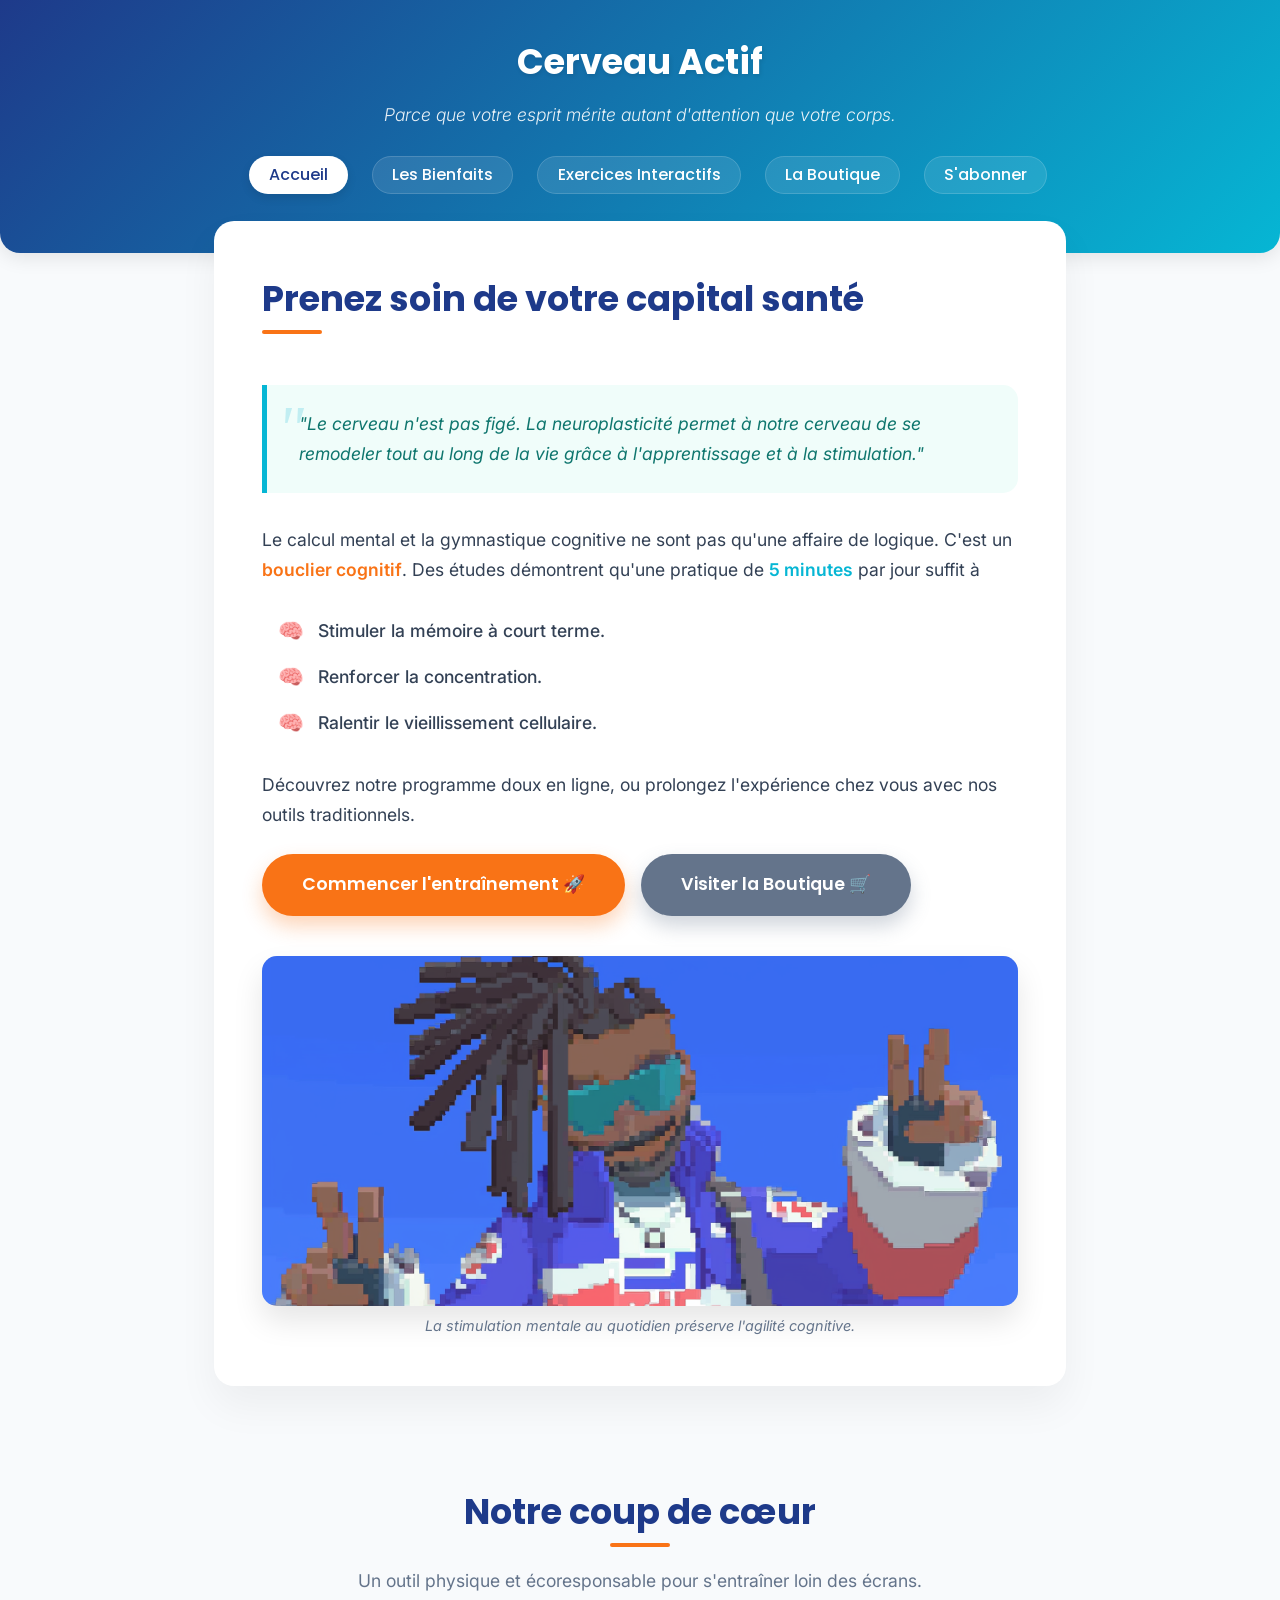
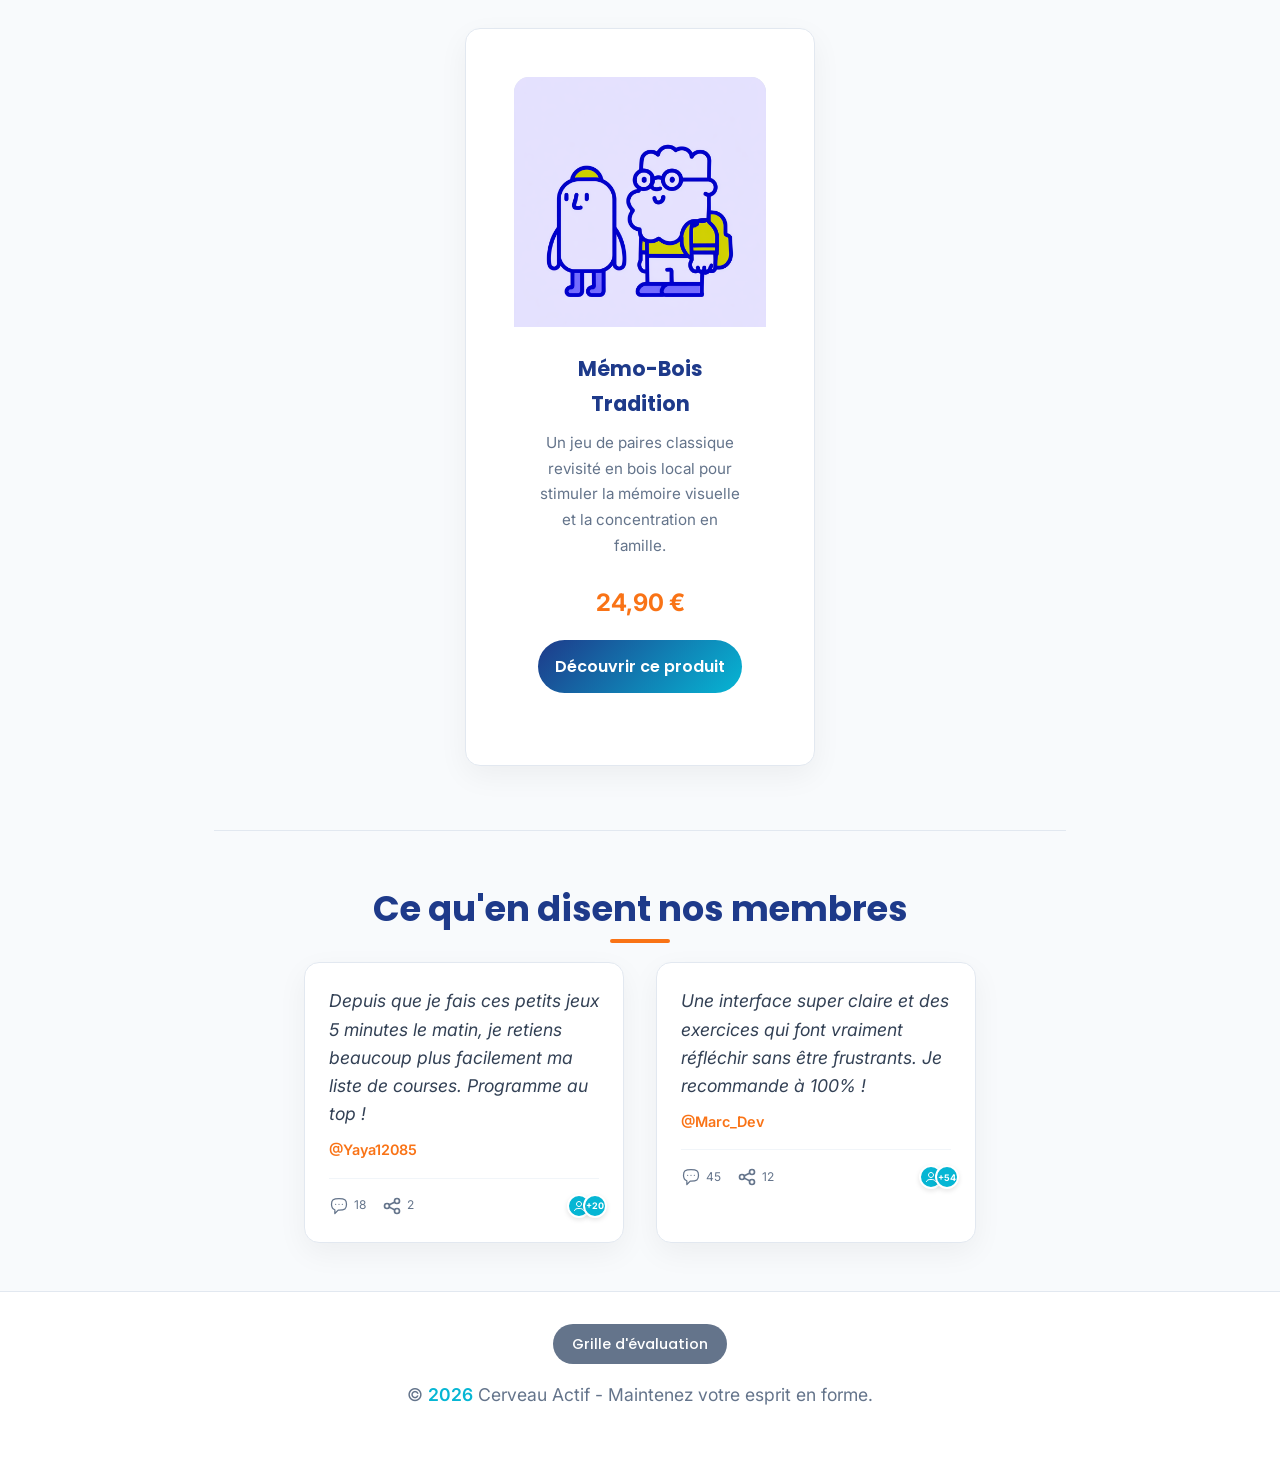
==== commit b3d288d2: "version finale  du projet" ====
--- a/index.html
+++ b/index.html
@@ -57,6 +57,7 @@
             </ul>
         </nav>
     </header>
+    
 
     <main id="contenu-principal">
         
@@ -77,59 +78,33 @@
 
             <p>Découvrez notre programme doux en ligne, ou prolongez l'expérience chez vous avec nos outils traditionnels.</p>
             
-            <div class="cta-group" ">
+            <div class="cta-group" >
                 <a href="exercices.html" class="btn-cta">Commencer l'entraînement 🚀</a>
                 <a href="boutique.html" class="btn-cta btn-secondary" style="background-color: #64748b;">Visiter la Boutique 🛒</a>
             </div>
             
             <figure>
-                <img src="images/newim.png" alt="Une personne âgée souriante assise dans un fauteuil lisant un livre avec concentration" loading="lazy">
+                <img src="images/npc.png" alt="Une personne âgée souriante assise dans un fauteuil lisant un livre avec concentration" loading="lazy">
                 <figcaption style="text-align: center; font-size: 0.9rem; color: #64748b; margin-top: 0.5rem; font-style: italic;">La stimulation mentale au quotidien préserve l'agilité cognitive.</figcaption>
             </figure>
         </article>
 
         <section class="boutique-preview-section">
-            <h3 class="section-titre">Nos coups de cœur de la Boutique</h3>
-            <p style="text-align: center; color: #64748b; margin-bottom: 2rem;">Des outils physiques et écoresponsables pour s'entraîner loin des écrans.</p>
+            <h3 class="section-titre">Notre coup de cœur</h3>
+            <p style="text-align: center; color: #64748b; margin-bottom: 2rem;">Un outil physique et écoresponsable pour s'entraîner loin des écrans.</p>
             
-            <div class="products-container">
-                
+            <div class="produit-vedette-container">
                 <article class="product-card">
                     <div class="product-image">
-                        <img src="images/jeu-bois.png" alt="Jeu de mémoire traditionnel en bois de hêtre avec des pions colorés" loading="lazy">
+                        <img src="images/imex.png" alt="Jeu de mémoire traditionnel en bois de hêtre avec des pions colorés" loading="lazy">
                     </div>
                     <div class="product-body">
                         <h4>Mémo-Bois Tradition</h4>
                         <p>Un jeu de paires classique revisité en bois local pour stimuler la mémoire visuelle et la concentration en famille.</p>
                         <span class="product-price">24,90 €</span>
-                        <a href="boutique.html" class="btn-product">Voir le produit</a>
+                        <a href="boutique.html" class="btn-product">Découvrir ce produit</a>
                     </div>
                 </article>
-
-                <article class="product-card">
-                    <div class="product-image">
-                        <img src="images/casse-tete.png" alt="Un casse-tête cubique complexe en bambou naturel" loading="lazy">
-                    </div>
-                    <div class="product-body">
-                        <h4>Le Cube Synaptique</h4>
-                        <p>Casse-tête en bambou de niveau 4/5. Idéal pour faire travailler la patience, la logique et la vision dans l'espace.</p>
-                        <span class="product-price">14,95 €</span>
-                        <a href="boutique.html" class="btn-product">Voir le produit</a>
-                    </div>
-                </article>
-
-                <article class="product-card">
-                    <div class="product-image">
-                        <img src="images/cahier-exercices.png" alt="Couverture du cahier d'agilité mentale avec des motifs géométriques" loading="lazy">
-                    </div>
-                    <div class="product-body">
-                        <h4>Cahier d'Agilité Mentale</h4>
-                        <p>100 pages d'énigmes, de suites logiques et de sudokus conçus par des spécialistes pour un rituel matinal stimulant.</p>
-                        <span class="product-price">9,90 €</span>
-                        <a href="boutique.html" class="btn-product">Voir le produit</a>
-                    </div>
-                </article>
-
             </div>
         </section>
 
@@ -175,6 +150,7 @@
     </main>
 
     <footer>
+         <a href="documents/Bekono_Sophie_wpb_grille_evaluation.docx" download>Grille d'évaluation</a>
         <p>&copy; <time datetime="2026">2026</time> Cerveau Actif - Maintenez votre esprit en forme.</p>
     </footer>
 </body>
--- a/style/home.css
+++ b/style/home.css
@@ -29,7 +29,7 @@
     overflow-x: hidden;
 }
 
-/* Cacher les balises <hr> et les liens d'évitement (accessibilité) */
+
 hr {
     display: none;
 }
@@ -67,63 +67,57 @@
    4. EN-TÊTE (HEADER) ET NAVIGATION
 ========================================= */
 header {
-    background: var(--primary-gradient);
-    color: white;
-    padding: 2rem; /* Plus fin */
+    background: var(--primary-gradient); 
+    color: white; 
+    padding: 2rem; 
     text-align: center;
-    border-bottom-left-radius: 20px;
-    border-bottom-right-radius: 20px;
-    box-shadow: 0 4px 20px rgba(0, 0, 0, 0.1); /* Ombre plus douce */
-    /* On garde l'animation d'apparition spéciale pour la page d'accueil ! */
-    animation: slideDown 0.8s ease-out forwards; 
-}
-
-header h1 {
-    font-family: 'Poppins', sans-serif;
-    font-size: 2.2rem; /* Titre plus élégant */
-    margin-bottom: 0.5rem;
-    text-shadow: 1px 2px 4px rgba(0, 0, 0, 0.1);
-}
-
-header p {
-    font-size: 1.1rem;
-    opacity: 0.9;
-    margin-bottom: 2rem;
-    font-weight: 300;
-}
-
-nav ul {
-    list-style: none;
-    display: flex;
-    justify-content: center;
-    gap: 1.5rem;
-    flex-wrap: wrap;
+    border-bottom-left-radius: 20px; 
+    border-bottom-right-radius: 20px; 
+    box-shadow: 0 4px 20px rgba(0, 0, 0, 0.1);
+}
+
+header h1 { 
+    font-family: 'Poppins', sans-serif; 
+    font-size: 2.2rem; 
+    margin-bottom: 0.5rem; 
+    text-shadow: 1px 2px 4px rgba(0, 0, 0, 0.1); 
+}
+
+header p { 
+    font-size: 1.1rem; 
+    opacity: 0.9; 
+    margin-bottom: 2rem; 
+    font-weight: 300; 
+}
+
+nav ul { 
+    list-style: none; 
+    display: flex; 
+    justify-content: center; 
+    align-items: center; 
+    gap: 1.5rem; 
+    flex-wrap: wrap; 
 }
 
 nav a {
-    color: white;
-    text-decoration: none;
-    font-family: 'Poppins', sans-serif;
-    font-weight: 500;
+    color: white; 
+    text-decoration: none; 
+    font-family: 'Poppins', sans-serif; 
+    font-weight: 500; 
     font-size: 1rem;
-    padding: 0.4rem 1.2rem;
-    border-radius: 50px;
-    background: rgba(255, 255, 255, 0.1);
+    padding: 0.4rem 1.2rem; 
+    border-radius: 50px; 
+    background: rgba(255, 255, 255, 0.1); 
     backdrop-filter: blur(5px);
-    transition: all 0.3s ease;
+    transition: all 0.3s ease; 
     border: 1px solid rgba(255, 255, 255, 0.15);
 }
 
-nav a:hover {
-    background: white;
-    color: #1e3a8a;
-    transform: translateY(-2px);
-}
-
-nav a[aria-current="page"] {
-    background: white;
-    color: #1e3a8a;
-    box-shadow: 0 4px 10px rgba(0, 0, 0, 0.1);
+nav a:hover, nav a[aria-current="page"] { 
+    background: white; 
+    color: #1e3a8a; 
+    transform: translateY(-2px); 
+    box-shadow: 0 4px 10px rgba(0, 0, 0, 0.1); 
 }
 
 /* =========================================
@@ -274,7 +268,7 @@
     box-shadow: 0 20px 40px rgba(0, 0, 0, 0.15);
 }
 /* =========================================
-   BOUTONS (CTA) - À mettre dans les deux CSS
+   BOUTONS (CTA) ET LIENS IMPORTANTS
 ========================================= */
 .cta-group {
     display: flex;
@@ -315,19 +309,22 @@
     box-shadow: 0 15px 30px rgba(100, 116, 139, 0.4);
 }
 /* =========================================
-   10. BOUTIQUE (Aperçu)
+   10. BOUTIQUE (Aperçu - Produit Vedette)
 ========================================= */
 .boutique-preview-section {
     margin-top: 4rem;
     padding-top: 2rem;
 }
 
-.products-container {
-    display: grid;
-    /* CSS Grid Magique : 3 colonnes sur PC, 1 sur mobile automatiquement ! */
-    grid-template-columns: repeat(auto-fit, minmax(250px, 1fr));
-    gap: 2rem;
+.produit-vedette-container {
+    display: flex;
+    justify-content: center; /* Centre la carte horizontalement */
     margin-top: 2rem;
+}
+
+.produit-vedette-container .product-card {
+    max-width: 350px; /* Empêche la carte de devenir géante sur grand écran */
+    width: 100%;
 }
 
 .product-card {
@@ -348,40 +345,41 @@
 }
 
 .product-image img {
-    height: 200px; /* Plus petit que l'image principale */
-    border-radius: 15px 15px 0 0; /* Coins arrondis seulement en haut */
+    height: 250px; /* Un peu plus grand puisqu'il est tout seul ! */
+    border-radius: 15px 15px 0 0;
     box-shadow: none;
 }
 
 .product-image img:hover {
-    transform: scale(1); /* Annule l'effet de zoom global sur les cartes produit */
+    transform: scale(1);
 }
 
 .product-body {
     padding: 1.5rem;
     display: flex;
     flex-direction: column;
-    flex-grow: 1; /* Permet d'étirer la carte si les textes n'ont pas la même taille */
+    flex-grow: 1;
+    text-align: center; /* Centre le texte pour un rendu plus harmonieux */
 }
 
 .product-body h4 {
     font-family: 'Poppins', sans-serif;
     color: #1e3a8a;
-    font-size: 1.2rem;
+    font-size: 1.3rem;
     margin-bottom: 0.5rem;
 }
 
 .product-body p {
     font-size: 0.95rem;
     color: var(--text-light);
-    margin-bottom: 1rem;
+    margin-bottom: 1.5rem;
 }
 
 .product-price {
     font-weight: 700;
     color: var(--accent-color);
-    font-size: 1.4rem;
-    margin-top: auto; /* Pousse le prix et le bouton vers le bas */
+    font-size: 1.5rem;
+    margin-top: auto;
     margin-bottom: 1rem;
 }
 
@@ -394,12 +392,13 @@
     text-decoration: none;
     font-weight: 600;
     font-family: 'Poppins', sans-serif;
-    transition: opacity 0.3s ease;
+    transition: opacity 0.3s ease, transform 0.3s ease;
 }
 
 .btn-product:hover {
     opacity: 0.9;
     color: white;
+    transform: translateY(-2px);
 }
 
 /* =========================================
@@ -460,13 +459,13 @@
 /* =========================================
    12. PIED DE PAGE (FOOTER)
 ========================================= */
-footer {
-    text-align: center;
-    padding: 2rem;
-    color: var(--text-light);
-    font-size: 0.95rem;
-    margin-top: 2rem;
-}
+footer { text-align: center; padding: 2rem; background: #ffffff; color: var(--text-light); font-size: 0.95rem; border-top: 1px solid #e2e8f0; margin-top: auto; display: flex; flex-direction: column; gap: 1rem; align-items: center; }
+
+footer a {
+    color: white; background: #64748b; padding: 0.5rem 1.2rem; border-radius: 50px; text-decoration: none; font-weight: 500; font-family: 'Poppins', sans-serif; font-size: 0.9rem; transition: background 0.3s;
+}
+
+footer a:hover { background: #475569; }
 
 /* =========================================
    13. ÉCRAN DE CHARGEMENT (SPLASH SCREEN)
@@ -536,22 +535,33 @@
 ========================================= */
 /* Pour les tablettes et smartphones (écrans de moins de 768px de large) */
 @media screen and (max-width: 768px) {
-    /* On réduit le header pour prendre moins de place */
-    header {
-        padding: 3rem 1rem 2rem;
-        border-bottom-left-radius: 20px;
-        border-bottom-right-radius: 20px;
-    }
-
-    header h1 {
-        font-size: 2.2rem; /* Titre plus petit */
-    }
-
-    /* Le menu de navigation se met en colonne (les uns sous les autres) */
-    nav ul {
-        flex-direction: column;
-        gap: 0.8rem;
-    }
+   
+  
+   header { 
+        padding: 1.5rem; 
+        border-bottom-left-radius: 15px; 
+        border-bottom-right-radius: 15px; 
+    }
+    
+    header h1 { font-size: 1.8rem; }
+    
+    nav ul { 
+        flex-direction: column; 
+        gap: 0.8rem; 
+        width: 100%; 
+    }
+    
+    nav li {
+        width: 100%;
+    }
+
+    nav a { 
+        display: block;        
+        width: 100%;          
+        text-align: center;    
+        box-sizing: border-box; 
+    }
+
 
     /* La boîte principale prend moins de marge et de padding */
     main {
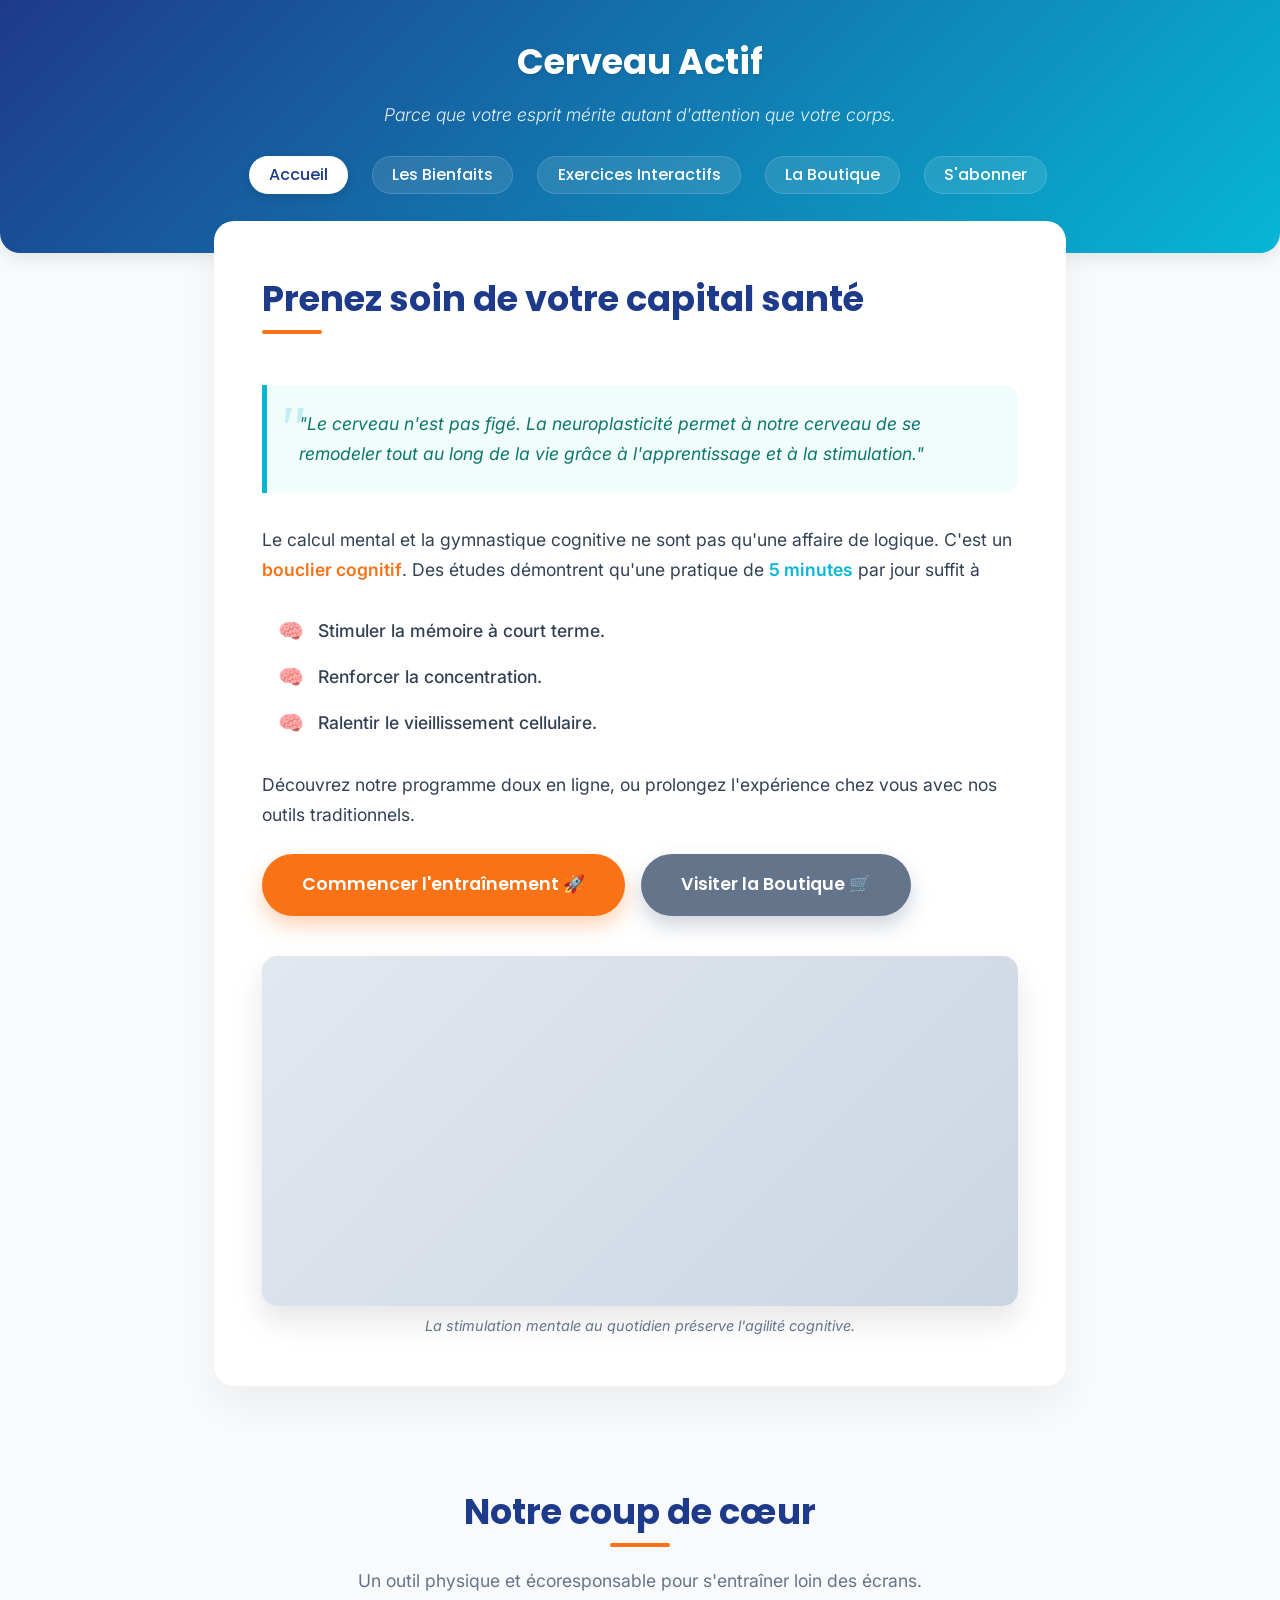
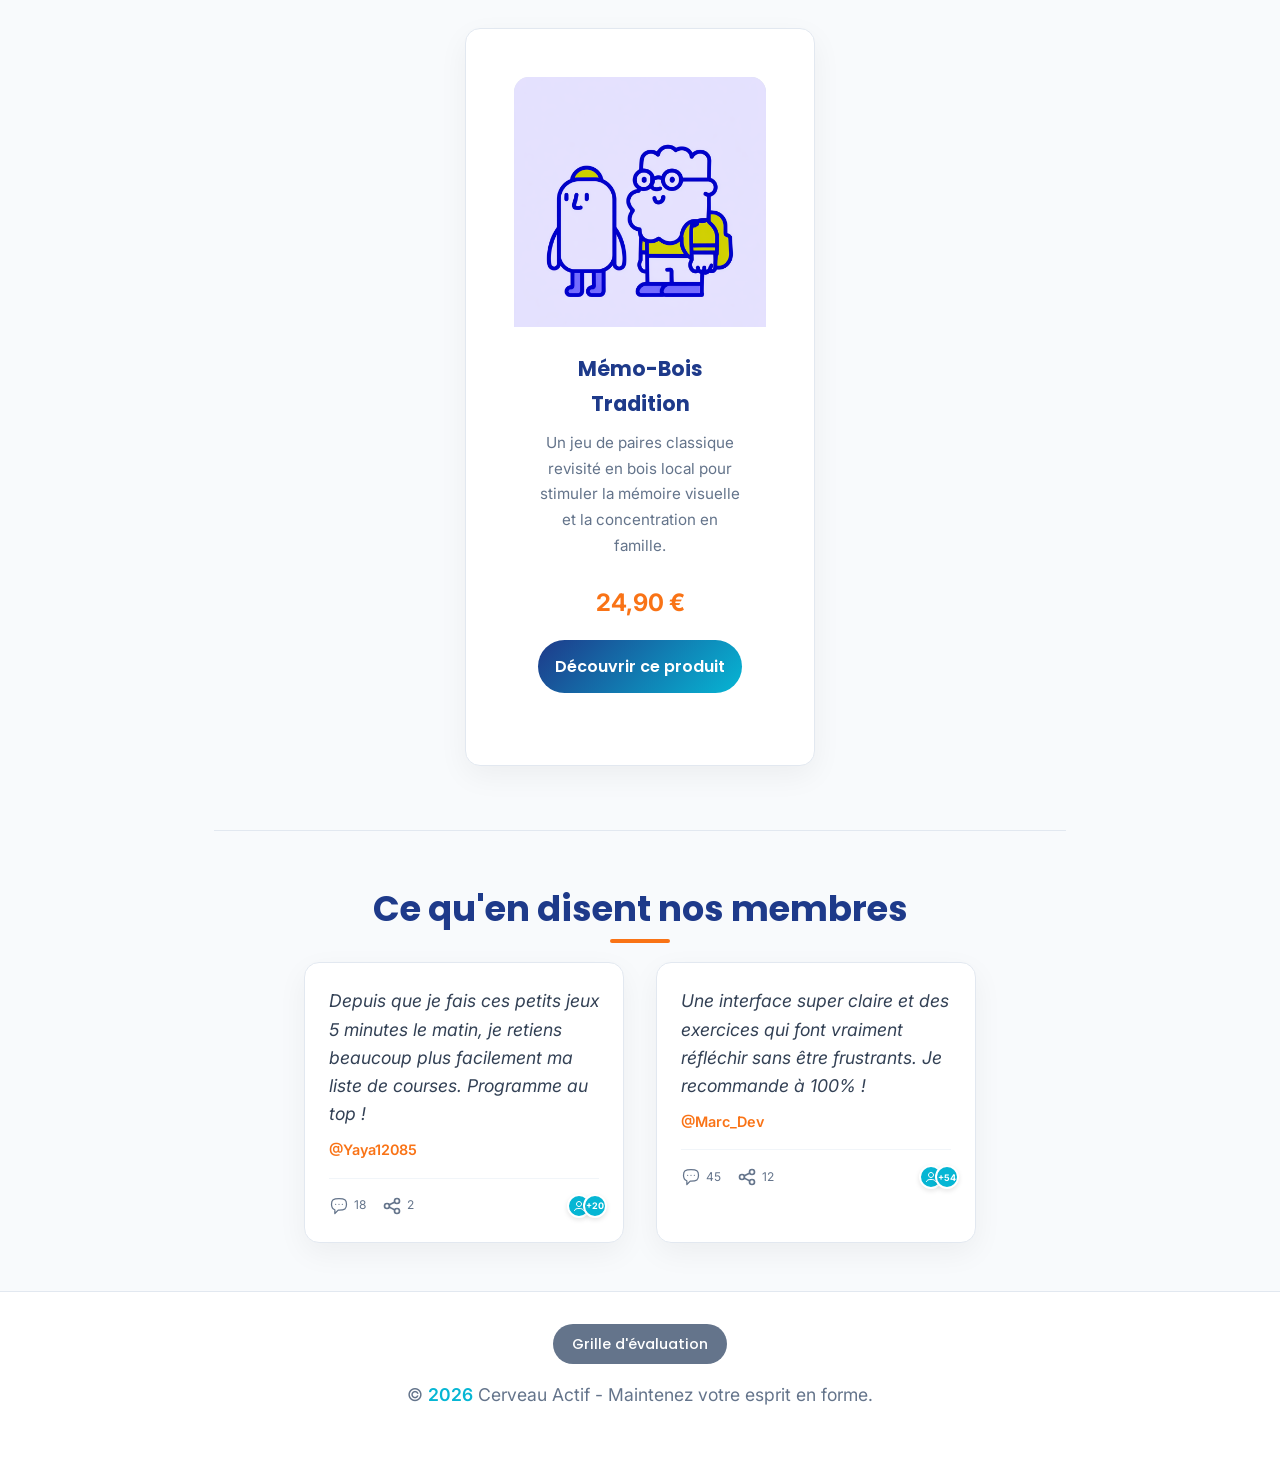
==== commit 2c6ff31d: "travail final avec modifications" ====
--- a/index.html
+++ b/index.html
@@ -84,9 +84,12 @@
             </div>
             
             <figure>
-                <img src="images/npc.png" alt="Une personne âgée souriante assise dans un fauteuil lisant un livre avec concentration" loading="lazy">
-                <figcaption style="text-align: center; font-size: 0.9rem; color: #64748b; margin-top: 0.5rem; font-style: italic;">La stimulation mentale au quotidien préserve l'agilité cognitive.</figcaption>
-            </figure>
+    <video autoplay loop muted playsinline class="video-accueil">
+        <source src="medias/livre.mp4" type="video/mp4">
+        Votre navigateur ne supporte pas la vidéo.
+    </video>
+    <figcaption style="text-align: center; font-size: 0.9rem; color: #64748b; margin-top: 0.5rem; font-style: italic;">La stimulation mentale au quotidien préserve l'agilité cognitive.</figcaption>
+</figure>
         </article>
 
         <section class="boutique-preview-section">
--- a/style/home.css
+++ b/style/home.css
@@ -245,13 +245,14 @@
 article ul li:nth-child(3)::before { animation-delay: 1s; }
 
 /* =========================================
-   8. IMAGE ET FIGURE (Générales)
+   8. IMAGE, VIDÉO ET FIGURE (Générales)
 ========================================= */
 figure {
     margin: 2rem 0 0 0;
 }
 
-img {
+/* On ajoute "video" ici pour lui donner le même design que l'image */
+img, video {
     border-radius: 15px;
     box-shadow: 0 15px 30px rgba(0, 0, 0, 0.1);
     transition: transform 0.4s ease, box-shadow 0.4s ease;
@@ -263,7 +264,7 @@
     display: block;
 }
 
-img:hover {
+img:hover, video:hover {
     transform: scale(1.02);
     box-shadow: 0 20px 40px rgba(0, 0, 0, 0.15);
 }
